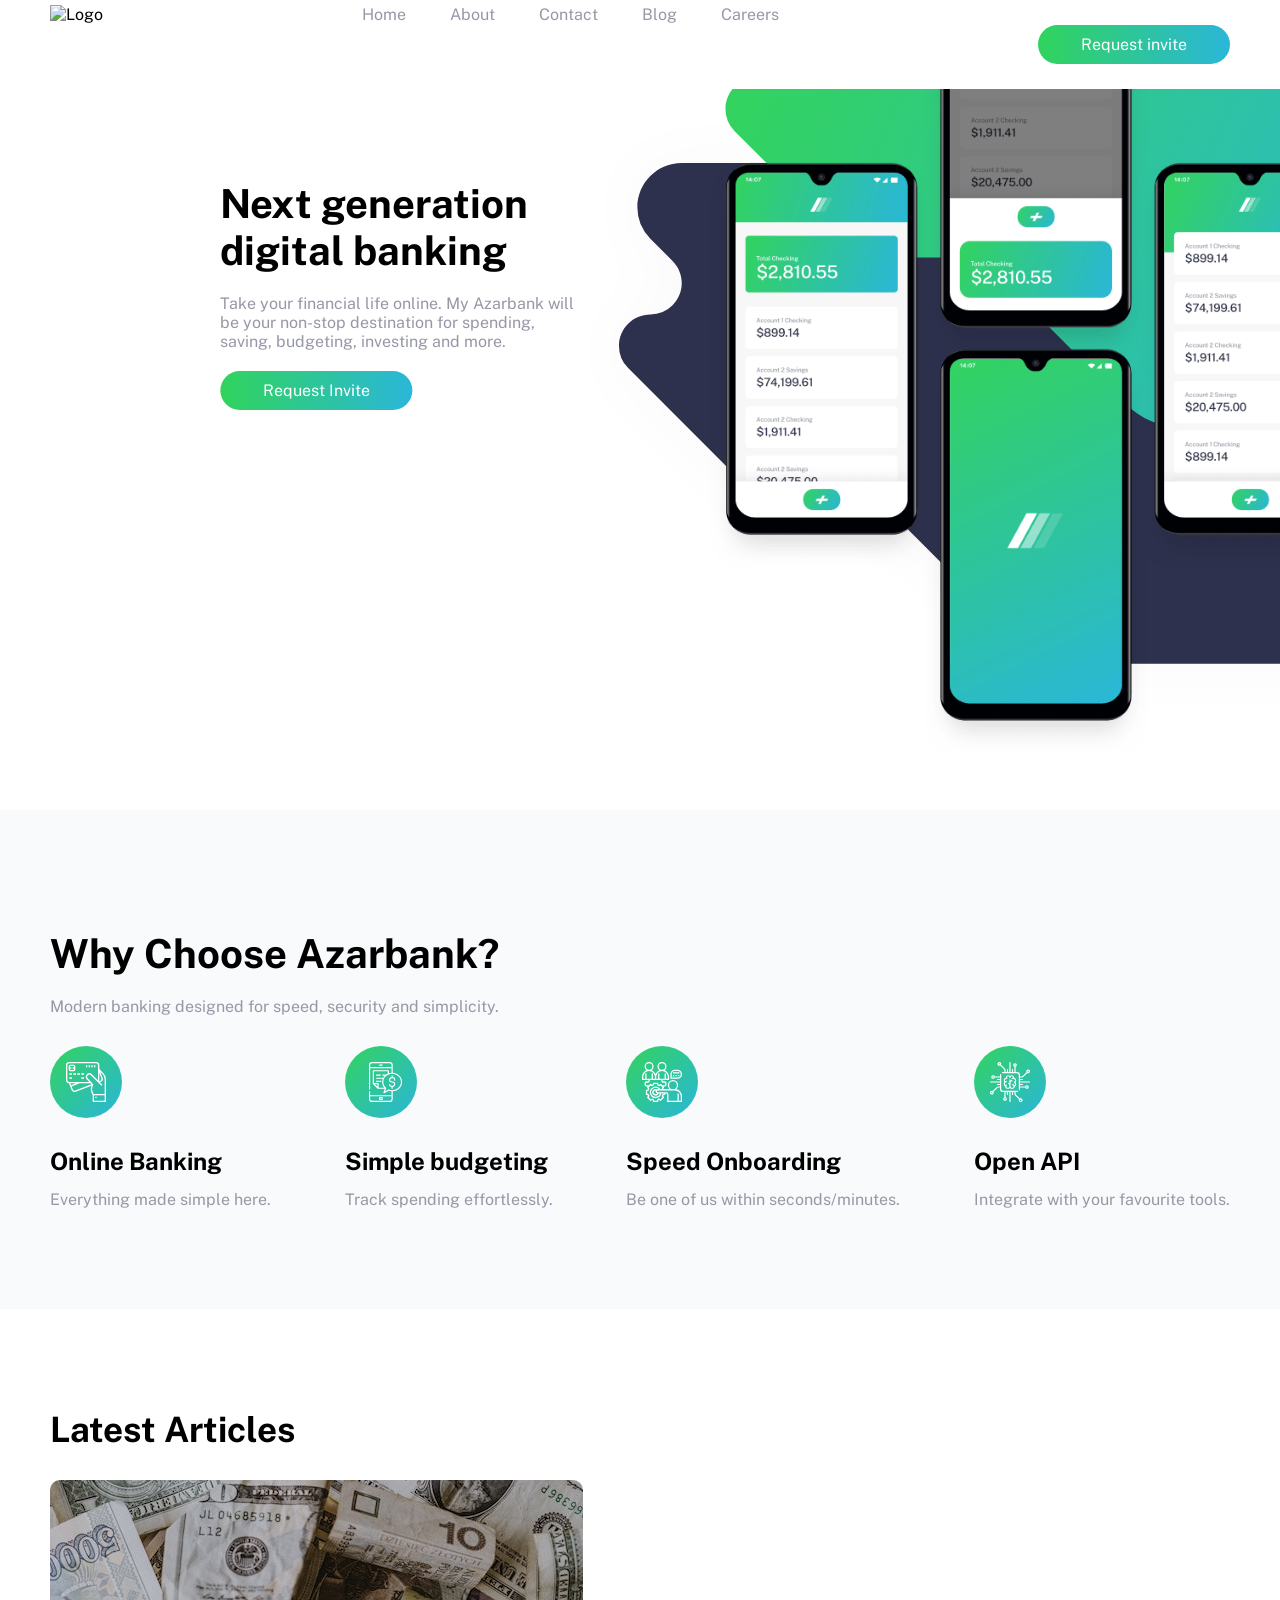
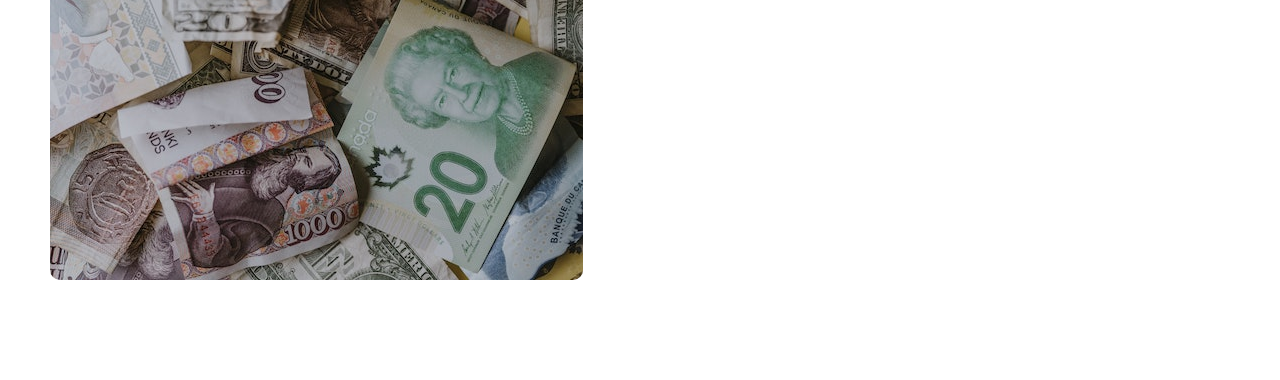
==== index.html @ 8cda1478 "Update index.html" ====
<!DOCTYPE html> 
<head>
    <title>Azar Bank | My Banking</title>
    <meta name="viewport" content="width-device-width, initial-scale=1.0">
    <meta charset="UTF-8">
    <link rel="stylesheet" href="./style.css">
</head>

<body>
    <header>
        <div class="logo">
            <img src=".images/logo.svg" alt="Logo">
        </div>

        <ul class="navigation">
            <li><a href="#">Home</a></li>
            <li><a href="#">About</a></li>
            <li><a href="#">Contact</a></li>
            <li><a href="#">Blog</a></li>
            <li><a href="#">Careers</a></li>
        </ul>

        <button class="request_invite_btn">Request invite</button>
    </header>

    <main>
        <section class="details">
            <div class="brief_details">
                <h1>Next generation digital banking</h1>

                <p>
                    Take your financial life online. My Azarbank will be your non-stop 
                    destination for spending, saving, budgeting, investing and more.
                </p>

                <button class="request_invite_btn">
                    Request Invite
                </button>


            </div>

            <div class="mockup">
                <img src="./images/image-mockups.png" alt="" class="mockup-img">
            </div>
        </section>

        <section class="reason">
            <div class="benefit">
                <h1>Why Choose Azarbank?</h1>
                <p>
                    Modern banking designed for speed, 
                    security and simplicity.
                </p>
            </div>

            <div class="why_list">
                <div>
                    <img src="./images/icon-online.svg" alt="">
                    <h2>Online Banking</h2>
                    <p>Everything made simple here.</p>
                </div>

                <div>
                    <img src="./images/icon-budgeting.svg" alt="">
                    <h2>Simple budgeting</h2>
                    <p>Track spending effortlessly.</p>
                </div>

                <div>
                    <img src="./images/icon-onboarding.svg">
                    <h2>Speed Onboarding</h2>
                    <p>Be one of us within seconds/minutes.</p>
                </div>

                <div>
                    <img src="./images/icon-api.svg">
                    <h2>Open API</h2>
                    <p>Integrate with your favourite tools.</p>
                </div>
            </div>
        </section>

        <section class="latest-articles">
            <h1>Latest Articles</h1>
            <div class="articles">
                <img src="./images/image-currency.jpg" class="article_card">
            </div>
        </section>
    </main>
</body>
---- style.css ----
@import url('https://fonts.googleapis.com/css2?family=Public+Sans:wght@300;400;700&display=swap');

* {
    padding: 0;
    margin: 0;
    box-sizing: border-box;
}

:root {
    --darkBlue: hsl(233, 26%, 24%);
    --limeGreen: hsl(136, 65%, 51%);
    --brightCyan: hsl(192, 70%, 51%);
    --grayishBlue: hsl(233, 8%, 62%);
    --lightGrayishBlue: hsl(220, 16%, 98%);
    --veryLightGray: hsl(0, 0%, 100%);
    --white: hsl(0, 0%, 100%);
}

body {
    position: relative;
    overflow-x: hidden;
    width: 100%;
    font-family: 'Public Sans', sans-serif;
}

a {
    text-decoration: none;
}

header {
    background-color: var(--white);
    padding: 5px 50px;
    display: flex;
    justify-content: space-between;
    position: absolute;
    z-index: 2;
    width: 100%;
}

.navigation li {
    display: inline-block;
}

.navigation li a {
    position: relative;
    margin: 20px;
    color: var(--grayishBlue);
}

.navigation li a::after {
    content: '';
    position: absolute;
    left: 50%;
    transform: translate(-50%);
    bottom: -35%;
    width: 0;
    height: 4px;
    background: var(--grayishBlue);
    transition: all .5s;
}

.navigation li a:hover::after {
    width: 100%;
}

.dropdown-toggle {
    display: none;
    outline: none;
    border: none;
    background: none;
    cursor: pointer;
}
 
span, p{
    color: var(--grayishBlue);
}

.details {
    background-color: var(--veryLightGray);
    display: grid;
    grid-template-columns: 40% 60%;
    height: 90vh;
    justify-items: center;
    align-items: center;
    position: relative;
    overflow-x: hidden;
}

.brief_details {
    display: flex;
    flex-direction: column;
    width: 70%;
    transform: translate(40%, -40%);
}

.request_invite_btn {
    display: grid;
    border: none;
    outline: none;
    all: unset;
    width: 7em;
    background: linear-gradient(to right, hsl(136, 65%, 51%), hsl(192, 70%, 51%));
    color: var(--white);
    margin: 20px 0;
    padding: 10px 40px;
    text-align: center;
    border-radius: 40px;
    cursor: pointer;
}

.brief_details h1 {
    font-size: 40px;
    margin-bottom: 20px;
}

.mockup {
    background: url(./images/bg-intro-desktop.svg);
    background-repeat: no-repeat;
    background-size: cover;
    background-position-x: 50px;
    background-position-y: -80px;
    display: flex;
    justify-content: center;
    align-items: center;
}

.mockup-img {
    width: 85%;
    transform: translate(140px,-50px);
}

.reason {
    background-color: var(--lightGrayishBlue);
    padding: 100px 50px;
}

.benefit {
    position: relative;
    padding-bottom: 20px;
    width: 45vw;
}

.benefit h1{
    font-size: 40px;
    margin: 20px 0;
}

.benefit p {
    color: var(--grayishBlue);
}

.reason .why_list {
    display: flex;
    justify-content: space-between;
    gap: 1.5em;
}

.why_list > div img {
    padding: 10px 0;
}

.why_list > div h2 {
    padding: 15px 0;
}

.latest-articles {
    padding: 100px 50px;
    background: var(--veryLightGray);
}

.latest-articles > h1 {
    font-size: 35px;
    margin-bottom: 30px;
}

.articles {
    display: flex;
    justify-content: space-between;
    gap: 1em;
}

.articles .article_card {
    background: var(--white);
    border-radius: 10px;
    overflow: hidden;
}

.article_thumbnail {
    width: 100%;
    height: 200px;
    padding-bottom: 15px;
}

.article_card .postedBy {
    margin: 0px 0;
}

.article_card .article-title {
    font-size: 20px;
    padding: 10px 0;
}

.card_body {
    padding: 20px;
}

footer {
    background-color: hsl(233, 26%, 24%);
    display: flex;
    justify-content: space-between;
    padding: 10px 50px;
}

.ft-one {
    list-style: none;
}

.social_link{
    display: flex;
    justify-content: space-evenly;
    flex-direction: column;
}

.social_link .logo-img {
    color: #fff;
    padding-bottom: column;
}

.social_link_list il {
    margin: 10px 0;
}

.ft-nav-1 li, .ft-nav-2 li{
    margin: 10px 0;
}

.ft-nav-1 li a, .ft-nav-2 li a{
    color: var(--lightGrayishBlue);
    font-size: 20px;
}

.ft-two {
    display: flex;
    align-items: flex-end;
    flex-direction: column;
}

.ft-two h4 {
    color: var(--grayishBlue);
}
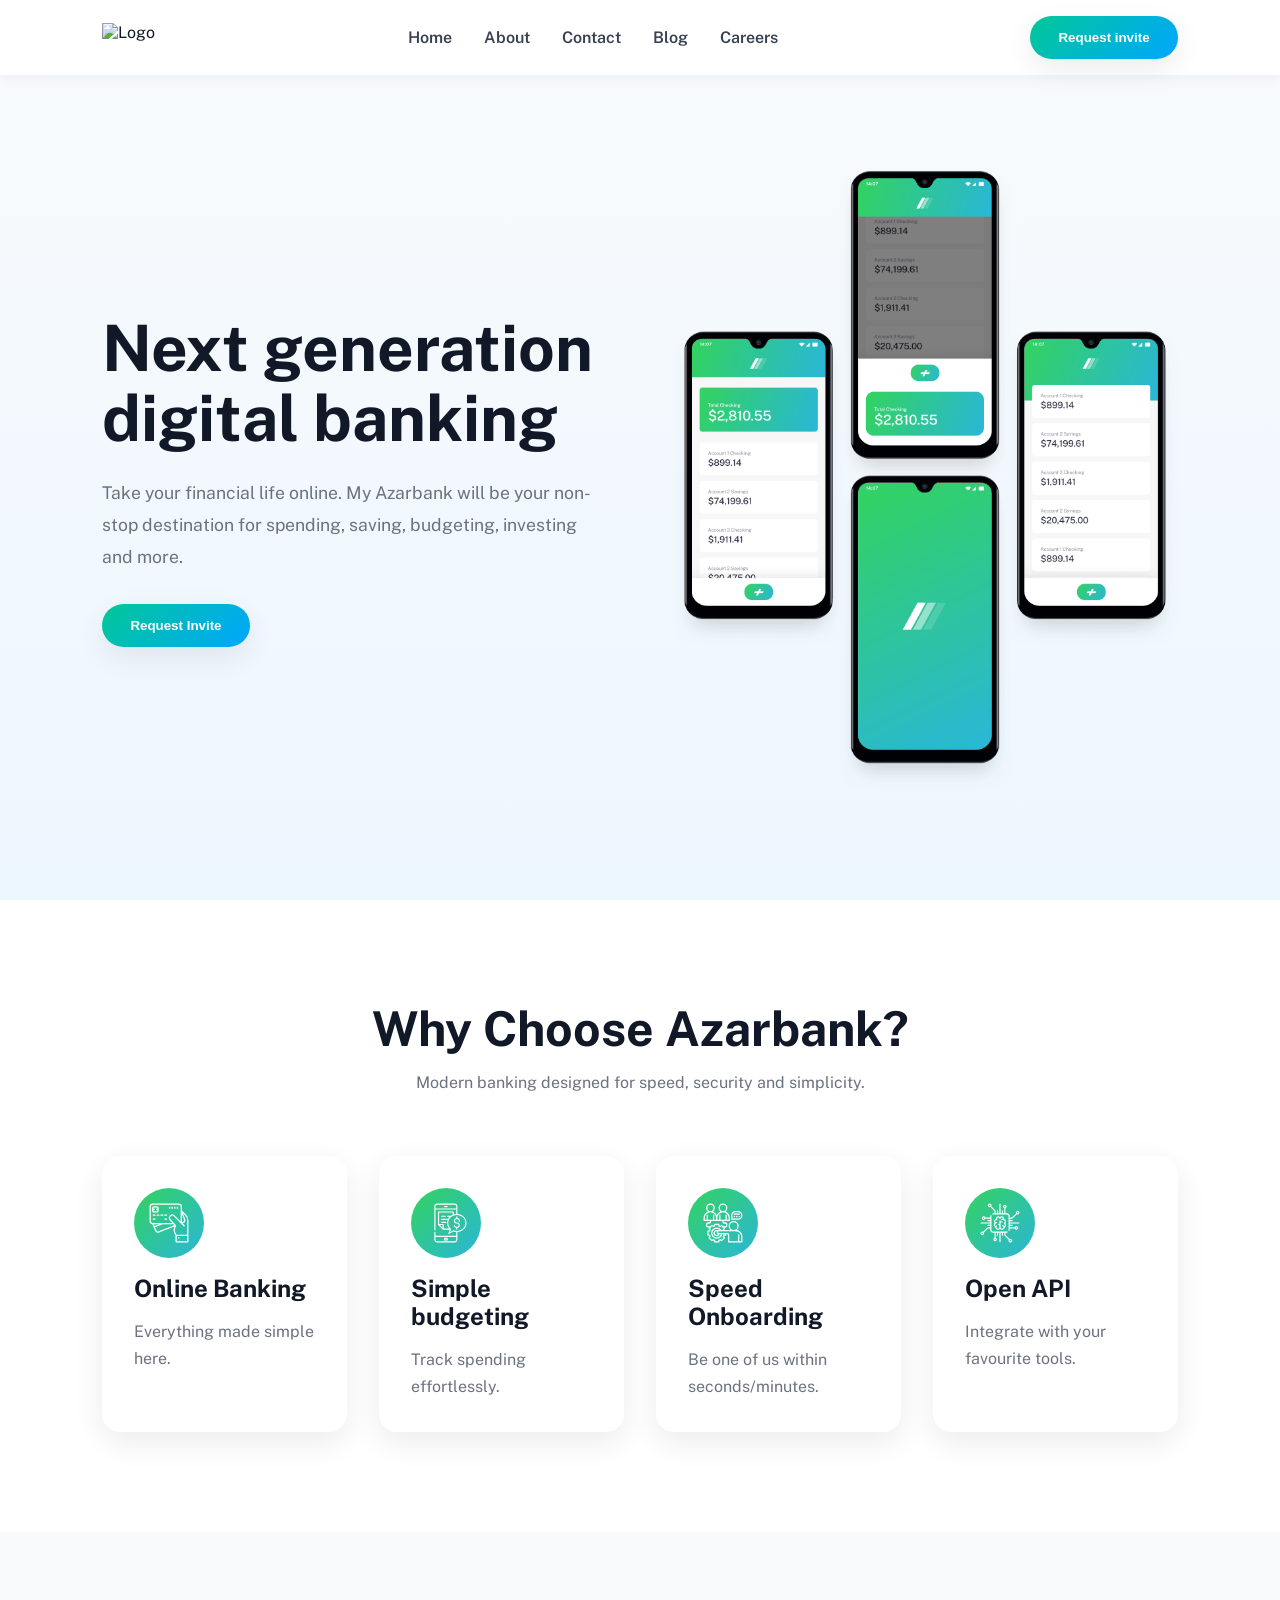
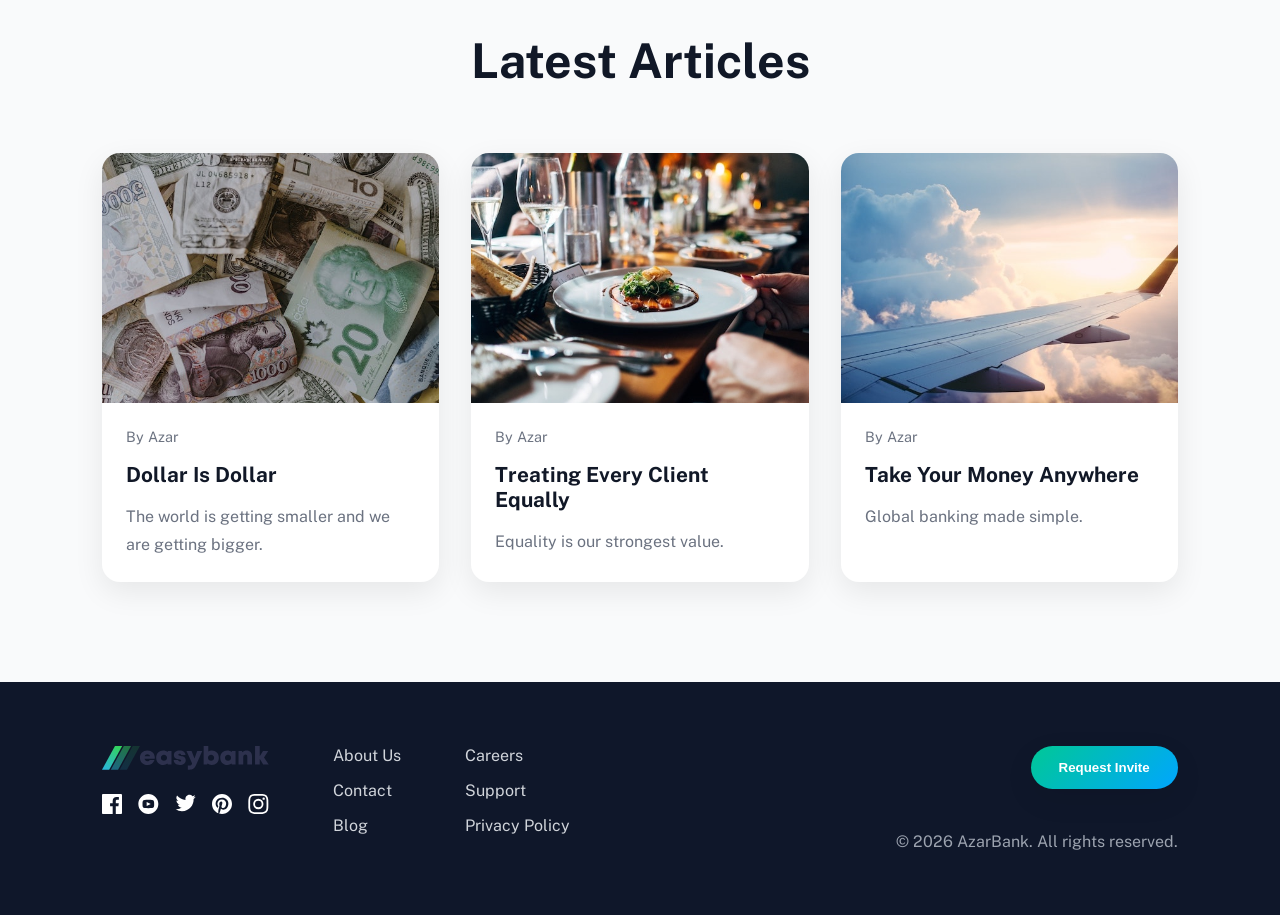
==== commit 6c7f2f4f: "as per request" ====
--- a/index.html
+++ b/index.html
@@ -79,13 +79,126 @@
                     <p>Integrate with your favourite tools.</p>
                 </div>
             </div>
-        </section>
-
-        <section class="latest-articles">
-            <h1>Latest Articles</h1>
-            <div class="articles">
-                <img src="./images/image-currency.jpg" class="article_card">
-            </div>
-        </section>
-    </main>
+</section>
+
+<section class="latest-articles">
+
+    <h1>Latest Articles</h1>
+
+    <div class="articles">
+
+        <div class="article_card">
+            <img
+                src="./images/image-currency.jpg"
+                class="article-thumbnail"
+            >
+
+            <div class="card_body">
+                <span>By Azar</span>
+
+                <h3 class="article-title">
+                    Dollar Is Dollar
+                </h3>
+
+                <p>
+                    The world is getting smaller and
+                    we are getting bigger.
+                </p>
+            </div>
+        </div>
+
+        <div class="article_card">
+            <img
+                src="./images/image-restaurant.jpg"
+                class="article-thumbnail"
+            >
+
+            <div class="card_body">
+                <span>By Azar</span>
+
+                <h3 class="article-title">
+                    Treating Every Client Equally
+                </h3>
+
+                <p>
+                    Equality is our strongest value.
+                </p>
+            </div>
+        </div>
+
+        <div class="article_card">
+            <img
+                src="./images/image-plane.jpg"
+                class="article-thumbnail"
+            >
+
+            <div class="card_body">
+                <span>By Azar</span>
+
+                <h3 class="article-title">
+                    Take Your Money Anywhere
+                </h3>
+
+                <p>
+                    Global banking made simple.
+                </p>
+            </div>
+        </div>
+
+    </div>
+
+</section>
+
+</main>
+
+<footer>
+
+    <div class="ft-one">
+
+        <div class="social_link">
+
+            <img src="./images/logo.svg">
+
+            <ul class="social_link_list">
+
+                <li><a href="#"><img src="./images/icon-facebook.svg"></a></li>
+
+                <li><a href="#"><img src="./images/icon-youtube.svg"></a></li>
+
+                <li><a href="#"><img src="./images/icon-twitter.svg"></a></li>
+
+                <li><a href="#"><img src="./images/icon-pinterest.svg"></a></li>
+
+                <li><a href="#"><img src="./images/icon-instagram.svg"></a></li>
+
+            </ul>
+
+        </div>
+
+        <ul class="ft-nav-1">
+            <li><a href="#">About Us</a></li>
+            <li><a href="#">Contact</a></li>
+            <li><a href="#">Blog</a></li>
+        </ul>
+
+        <ul class="ft-nav-2">
+            <li><a href="#">Careers</a></li>
+            <li><a href="#">Support</a></li>
+            <li><a href="#">Privacy Policy</a></li>
+        </ul>
+
+    </div>
+
+    <div class="ft-two">
+
+        <button class="request_invite_btn">
+            Request Invite
+        </button>
+
+        <h4>© 2026 AzarBank. All rights reserved.</h4>
+
+    </div>
+
+</footer>
+
 </body>
--- a/style.css
+++ b/style.css
@@ -1,250 +1,429 @@
-@import url('https://fonts.googleapis.com/css2?family=Public+Sans:wght@300;400;700&display=swap');
-
-* {
-    padding: 0;
-    margin: 0;
-    box-sizing: border-box;
-}
-
-:root {
-    --darkBlue: hsl(233, 26%, 24%);
-    --limeGreen: hsl(136, 65%, 51%);
-    --brightCyan: hsl(192, 70%, 51%);
-    --grayishBlue: hsl(233, 8%, 62%);
-    --lightGrayishBlue: hsl(220, 16%, 98%);
-    --veryLightGray: hsl(0, 0%, 100%);
-    --white: hsl(0, 0%, 100%);
-}
-
-body {
-    position: relative;
-    overflow-x: hidden;
-    width: 100%;
-    font-family: 'Public Sans', sans-serif;
-}
-
-a {
-    text-decoration: none;
-}
-
-header {
-    background-color: var(--white);
-    padding: 5px 50px;
-    display: flex;
-    justify-content: space-between;
-    position: absolute;
-    z-index: 2;
-    width: 100%;
-}
-
-.navigation li {
-    display: inline-block;
-}
-
-.navigation li a {
-    position: relative;
-    margin: 20px;
-    color: var(--grayishBlue);
-}
-
-.navigation li a::after {
-    content: '';
-    position: absolute;
-    left: 50%;
-    transform: translate(-50%);
-    bottom: -35%;
-    width: 0;
-    height: 4px;
-    background: var(--grayishBlue);
-    transition: all .5s;
-}
-
-.navigation li a:hover::after {
-    width: 100%;
-}
-
-.dropdown-toggle {
-    display: none;
-    outline: none;
-    border: none;
-    background: none;
-    cursor: pointer;
-}
- 
-span, p{
-    color: var(--grayishBlue);
-}
-
-.details {
-    background-color: var(--veryLightGray);
-    display: grid;
-    grid-template-columns: 40% 60%;
-    height: 90vh;
-    justify-items: center;
-    align-items: center;
-    position: relative;
-    overflow-x: hidden;
-}
-
-.brief_details {
-    display: flex;
-    flex-direction: column;
-    width: 70%;
-    transform: translate(40%, -40%);
-}
-
-.request_invite_btn {
-    display: grid;
-    border: none;
-    outline: none;
-    all: unset;
-    width: 7em;
-    background: linear-gradient(to right, hsl(136, 65%, 51%), hsl(192, 70%, 51%));
-    color: var(--white);
-    margin: 20px 0;
-    padding: 10px 40px;
-    text-align: center;
-    border-radius: 40px;
-    cursor: pointer;
-}
-
-.brief_details h1 {
-    font-size: 40px;
-    margin-bottom: 20px;
-}
-
-.mockup {
-    background: url(./images/bg-intro-desktop.svg);
-    background-repeat: no-repeat;
-    background-size: cover;
-    background-position-x: 50px;
-    background-position-y: -80px;
-    display: flex;
-    justify-content: center;
-    align-items: center;
-}
-
-.mockup-img {
-    width: 85%;
-    transform: translate(140px,-50px);
-}
-
-.reason {
-    background-color: var(--lightGrayishBlue);
-    padding: 100px 50px;
-}
-
-.benefit {
-    position: relative;
-    padding-bottom: 20px;
-    width: 45vw;
+@import url('https://fonts.googleapis.com/css2?family=Public+Sans:wght@300;400;500;600;700;800&display=swap');
+
+*{
+    margin:0;
+    padding:0;
+    box-sizing:border-box;
+}
+
+:root{
+    --primary:#00c896;
+    --secondary:#00a6ff;
+    --dark:#111827;
+    --dark-light:#374151;
+    --gray:#6b7280;
+    --light:#f8fafc;
+    --white:#ffffff;
+
+    --gradient:linear-gradient(
+        135deg,
+        var(--primary),
+        var(--secondary)
+    );
+
+    --shadow:0 10px 30px rgba(0,0,0,.08);
+    --radius:18px;
+}
+
+html{
+    scroll-behavior:smooth;
+}
+
+body{
+    font-family:'Public Sans',sans-serif;
+    background:var(--light);
+    color:var(--dark);
+    overflow-x:hidden;
+}
+
+img{
+    max-width:100%;
+    display:block;
+}
+
+a{
+    text-decoration:none;
+}
+
+/* =====================
+   HEADER
+===================== */
+
+header{
+    position:fixed;
+    top:0;
+    left:0;
+    width:100%;
+    padding:1rem 8%;
+    background:rgba(255,255,255,.9);
+    backdrop-filter:blur(15px);
+    display:flex;
+    justify-content:space-between;
+    align-items:center;
+    z-index:1000;
+    box-shadow:0 2px 15px rgba(0,0,0,.05);
+}
+
+.logo img{
+    height:30px;
+}
+
+.navigation{
+    display:flex;
+    list-style:none;
+    gap:2rem;
+}
+
+.navigation a{
+    color:var(--dark-light);
+    font-weight:600;
+    position:relative;
+    transition:.3s;
+}
+
+.navigation a::after{
+    content:'';
+    position:absolute;
+    width:0;
+    height:3px;
+    left:50%;
+    bottom:-8px;
+    transform:translateX(-50%);
+    background:var(--gradient);
+    transition:.3s;
+}
+
+.navigation a:hover{
+    color:var(--primary);
+}
+
+.navigation a:hover::after{
+    width:100%;
+}
+
+/* =====================
+   BUTTON
+===================== */
+
+.request_invite_btn{
+    border:none;
+    cursor:pointer;
+    padding:14px 28px;
+    border-radius:50px;
+    background:var(--gradient);
+    color:white;
+    font-weight:700;
+    transition:.3s;
+    box-shadow:var(--shadow);
+}
+
+.request_invite_btn:hover{
+    transform:translateY(-4px);
+}
+
+/* =====================
+   HERO
+===================== */
+
+.details{
+    min-height:100vh;
+    display:grid;
+    grid-template-columns:1fr 1fr;
+    align-items:center;
+    gap:4rem;
+    padding:120px 8% 60px;
+    background:
+    linear-gradient(
+        180deg,
+        #f8fafc,
+        #edf7ff
+    );
+}
+
+.brief_details h1{
+    font-size:4rem;
+    line-height:1.1;
+    margin-bottom:1.5rem;
+}
+
+.brief_details p{
+    color:var(--gray);
+    font-size:1.1rem;
+    line-height:1.8;
+    margin-bottom:2rem;
+    max-width:500px;
+}
+
+.mockup{
+    display:flex;
+    justify-content:center;
+}
+
+.mockup-img{
+    width:100%;
+    max-width:700px;
+    animation:float 5s ease-in-out infinite;
+}
+
+@keyframes float{
+    50%{
+        transform:translateY(-20px);
+    }
+}
+
+/* =====================
+   FEATURES
+===================== */
+
+.reason{
+    padding:100px 8%;
+    background:white;
+}
+
+.benefit{
+    text-align:center;
+    margin-bottom:4rem;
 }
 
 .benefit h1{
-    font-size: 40px;
-    margin: 20px 0;
-}
-
-.benefit p {
-    color: var(--grayishBlue);
-}
-
-.reason .why_list {
-    display: flex;
-    justify-content: space-between;
-    gap: 1.5em;
-}
-
-.why_list > div img {
-    padding: 10px 0;
-}
-
-.why_list > div h2 {
-    padding: 15px 0;
-}
-
-.latest-articles {
-    padding: 100px 50px;
-    background: var(--veryLightGray);
-}
-
-.latest-articles > h1 {
-    font-size: 35px;
-    margin-bottom: 30px;
-}
-
-.articles {
-    display: flex;
-    justify-content: space-between;
-    gap: 1em;
-}
-
-.articles .article_card {
-    background: var(--white);
-    border-radius: 10px;
-    overflow: hidden;
-}
-
-.article_thumbnail {
-    width: 100%;
-    height: 200px;
-    padding-bottom: 15px;
-}
-
-.article_card .postedBy {
-    margin: 0px 0;
-}
-
-.article_card .article-title {
-    font-size: 20px;
-    padding: 10px 0;
-}
-
-.card_body {
-    padding: 20px;
-}
-
-footer {
-    background-color: hsl(233, 26%, 24%);
-    display: flex;
-    justify-content: space-between;
-    padding: 10px 50px;
-}
-
-.ft-one {
-    list-style: none;
+    font-size:3rem;
+    margin-bottom:1rem;
+}
+
+.benefit p{
+    color:var(--gray);
+    max-width:700px;
+    margin:auto;
+}
+
+.why_list{
+    display:grid;
+    grid-template-columns:repeat(4,1fr);
+    gap:2rem;
+}
+
+.why_list div{
+    background:white;
+    padding:2rem;
+    border-radius:var(--radius);
+    box-shadow:var(--shadow);
+    transition:.3s;
+}
+
+.why_list div:hover{
+    transform:translateY(-10px);
+}
+
+.why_list img{
+    width:70px;
+    margin-bottom:1rem;
+}
+
+.why_list h2{
+    margin-bottom:1rem;
+}
+
+.why_list p{
+    color:var(--gray);
+    line-height:1.7;
+}
+
+/* =====================
+   ARTICLES
+===================== */
+
+.latest-articles{
+    padding:100px 8%;
+    background:#f9fafb;
+}
+
+.latest-articles h1{
+    text-align:center;
+    margin-bottom:4rem;
+    font-size:3rem;
+}
+
+.articles{
+    display:grid;
+    grid-template-columns:repeat(3,1fr);
+    gap:2rem;
+}
+
+.article_card{
+    background:white;
+    border-radius:var(--radius);
+    overflow:hidden;
+    box-shadow:var(--shadow);
+    transition:.3s;
+}
+
+.article_card:hover{
+    transform:translateY(-10px);
+}
+
+.article-thumbnail{
+    width:100%;
+    height:250px;
+    object-fit:cover;
+}
+
+.card_body{
+    padding:1.5rem;
+}
+
+.card_body span{
+    color:var(--gray);
+    font-size:.9rem;
+}
+
+.article-title{
+    margin:1rem 0;
+    font-size:1.3rem;
+}
+
+.card_body p{
+    color:var(--gray);
+    line-height:1.7;
+}
+
+/* =====================
+   FOOTER
+===================== */
+
+footer{
+    background:#0f172a;
+    color:white;
+    padding:4rem 8%;
+    display:flex;
+    justify-content:space-between;
+    gap:3rem;
+    flex-wrap:wrap;
+}
+
+.ft-one{
+    display:flex;
+    gap:4rem;
 }
 
 .social_link{
-    display: flex;
-    justify-content: space-evenly;
-    flex-direction: column;
-}
-
-.social_link .logo-img {
-    color: #fff;
-    padding-bottom: column;
-}
-
-.social_link_list il {
-    margin: 10px 0;
-}
-
-.ft-nav-1 li, .ft-nav-2 li{
-    margin: 10px 0;
-}
-
-.ft-nav-1 li a, .ft-nav-2 li a{
-    color: var(--lightGrayishBlue);
-    font-size: 20px;
-}
-
-.ft-two {
-    display: flex;
-    align-items: flex-end;
-    flex-direction: column;
-}
-
-.ft-two h4 {
-    color: var(--grayishBlue);
+    display:flex;
+    flex-direction:column;
+    gap:1.5rem;
+}
+
+.social_link_list{
+    display:flex;
+    gap:1rem;
+    list-style:none;
+}
+
+.social_link_list img{
+    transition:.3s;
+}
+
+.social_link_list img:hover{
+    transform:scale(1.15);
+}
+
+.ft-nav-1,
+.ft-nav-2{
+    list-style:none;
+}
+
+.ft-nav-1 li,
+.ft-nav-2 li{
+    margin-bottom:1rem;
+}
+
+.ft-nav-1 a,
+.ft-nav-2 a{
+    color:#d1d5db;
+    transition:.3s;
+}
+
+.ft-nav-1 a:hover,
+.ft-nav-2 a:hover{
+    color:var(--primary);
+}
+
+.ft-two{
+    display:flex;
+    flex-direction:column;
+    justify-content:space-between;
+    align-items:flex-end;
+}
+
+.ft-two h4{
+    color:#9ca3af;
+    font-weight:400;
+}
+
+/* =====================
+   SCROLLBAR
+===================== */
+
+::-webkit-scrollbar{
+    width:10px;
+}
+
+::-webkit-scrollbar-thumb{
+    background:var(--gradient);
+    border-radius:10px;
+}
+
+/* =====================
+   MOBILE
+===================== */
+
+@media(max-width:992px){
+
+    .details{
+        grid-template-columns:1fr;
+        text-align:center;
+    }
+
+    .brief_details p{
+        margin:auto auto 2rem;
+    }
+
+    .why_list{
+        grid-template-columns:repeat(2,1fr);
+    }
+
+    .articles{
+        grid-template-columns:1fr;
+    }
+
+    .ft-one{
+        flex-direction:column;
+        gap:2rem;
+    }
+
+    .ft-two{
+        align-items:flex-start;
+    }
+}
+
+@media(max-width:768px){
+
+    header{
+        padding:1rem 5%;
+    }
+
+    .navigation{
+        display:none;
+    }
+
+    .brief_details h1{
+        font-size:2.5rem;
+    }
+
+    .benefit h1,
+    .latest-articles h1{
+        font-size:2rem;
+    }
+
+    .why_list{
+        grid-template-columns:1fr;
+    }
 }
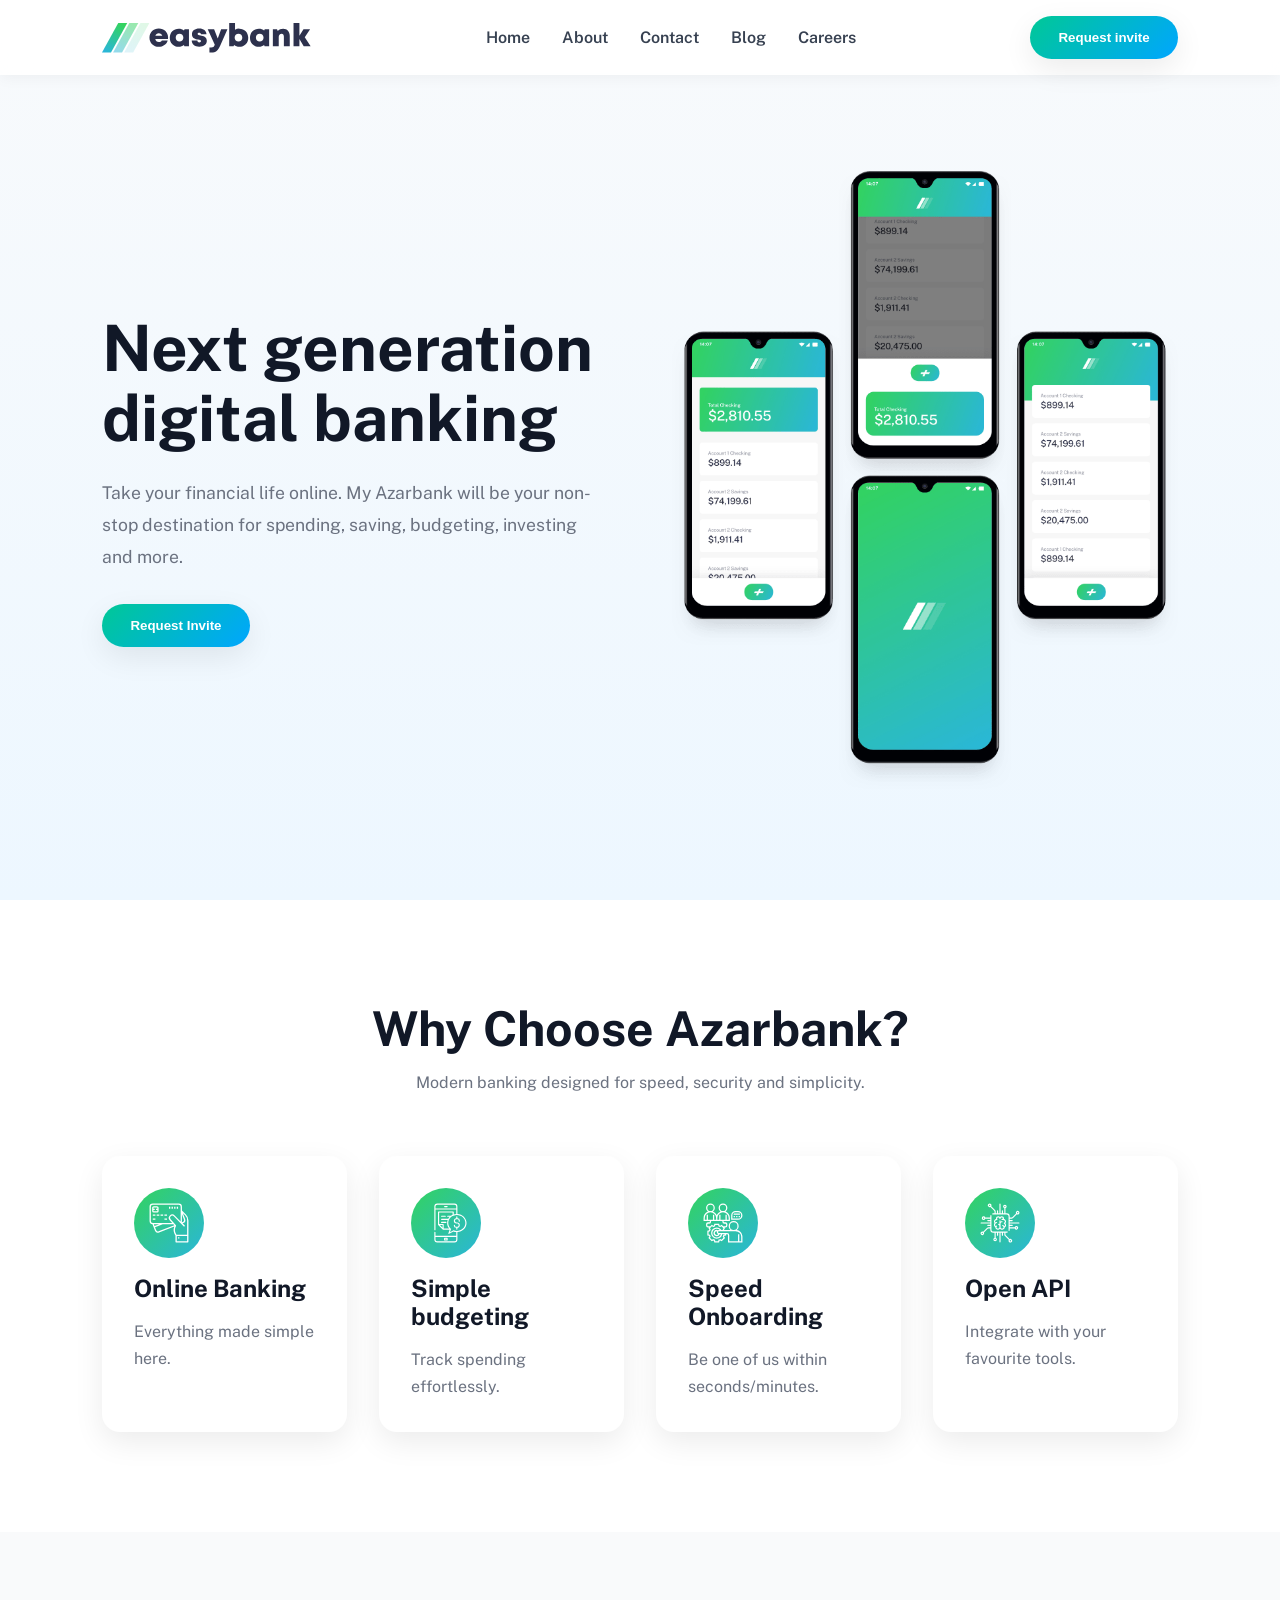
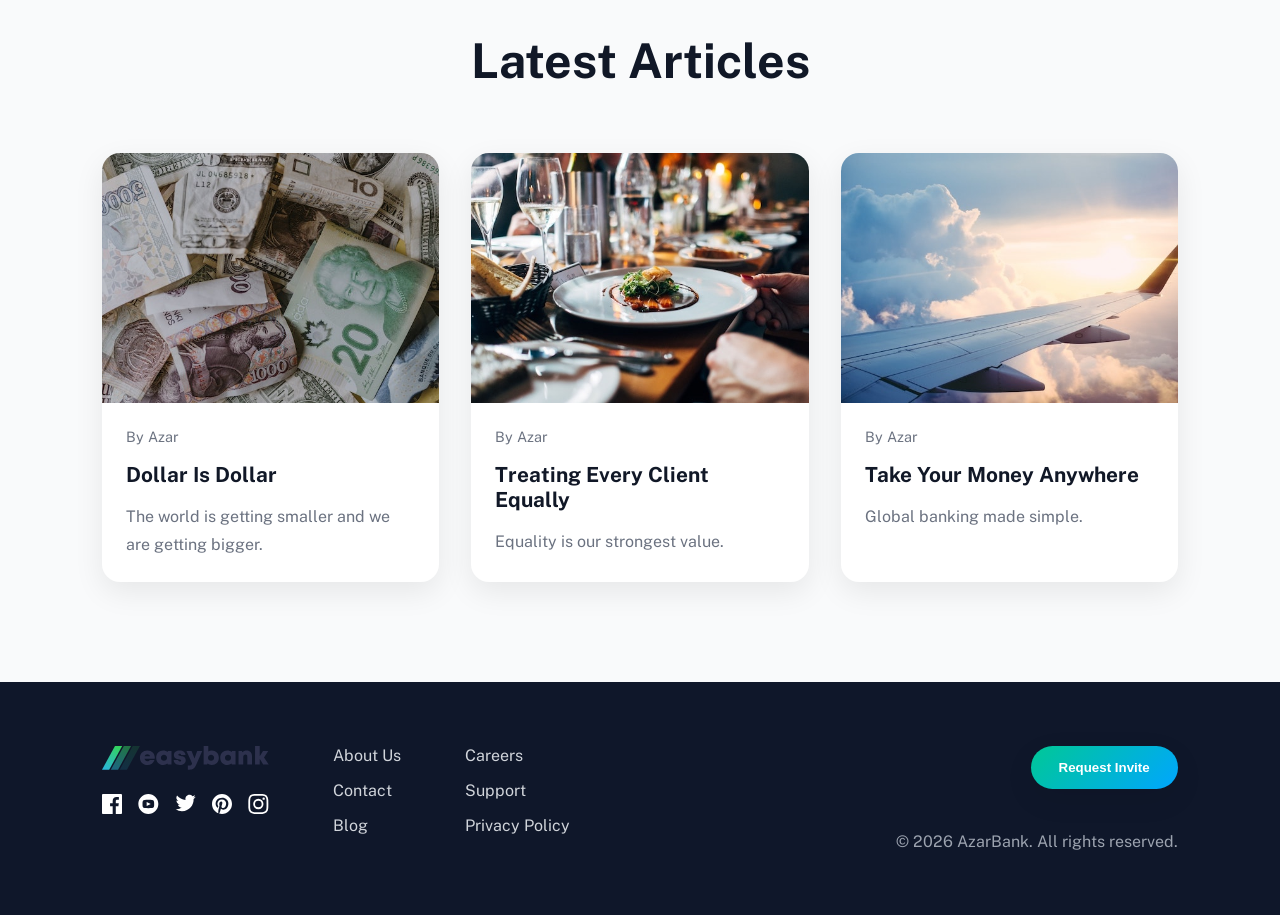
==== commit 439606f3: "modified Readme and fixed location issue" ====
--- a/index.html
+++ b/index.html
@@ -9,7 +9,7 @@
 <body>
     <header>
         <div class="logo">
-            <img src=".images/logo.svg" alt="Logo">
+            <img src="./images/logo.svg" alt="Logo">
         </div>
 
         <ul class="navigation">
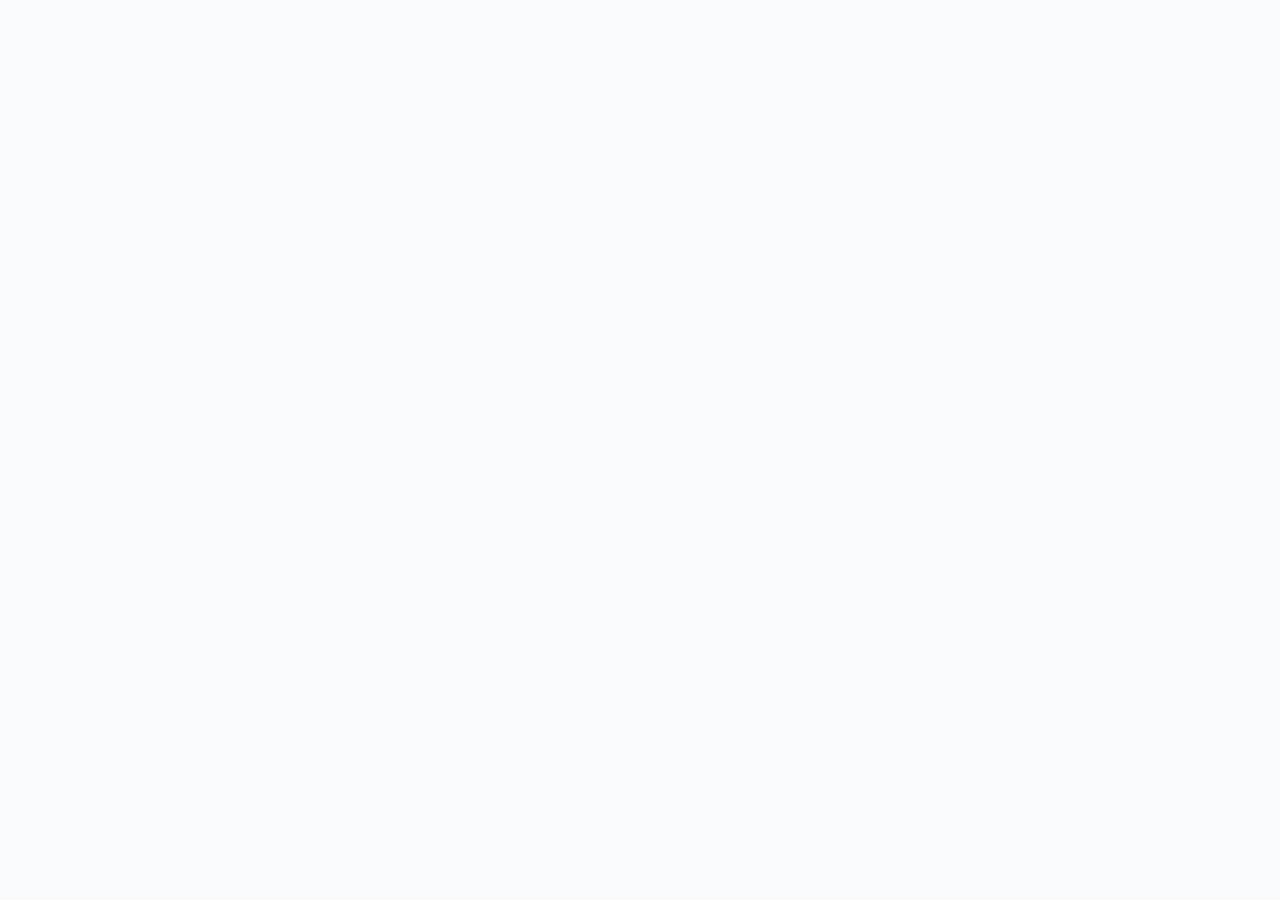
==== commit d73fc142: "Update index.html" ====
--- a/index.html
+++ b/index.html
@@ -1,204 +1,12 @@
-<!DOCTYPE html> 
-<head>
-    <title>Azar Bank | My Banking</title>
-    <meta name="viewport" content="width-device-width, initial-scale=1.0">
-    <meta charset="UTF-8">
-    <link rel="stylesheet" href="./style.css">
-</head>
-
-<body>
-    <header>
-        <div class="logo">
-            <img src="./images/logo.svg" alt="Logo">
-        </div>
-
-        <ul class="navigation">
-            <li><a href="#">Home</a></li>
-            <li><a href="#">About</a></li>
-            <li><a href="#">Contact</a></li>
-            <li><a href="#">Blog</a></li>
-            <li><a href="#">Careers</a></li>
-        </ul>
-
-        <button class="request_invite_btn">Request invite</button>
-    </header>
-
-    <main>
-        <section class="details">
-            <div class="brief_details">
-                <h1>Next generation digital banking</h1>
-
-                <p>
-                    Take your financial life online. My Azarbank will be your non-stop 
-                    destination for spending, saving, budgeting, investing and more.
-                </p>
-
-                <button class="request_invite_btn">
-                    Request Invite
-                </button>
-
-
-            </div>
-
-            <div class="mockup">
-                <img src="./images/image-mockups.png" alt="" class="mockup-img">
-            </div>
-        </section>
-
-        <section class="reason">
-            <div class="benefit">
-                <h1>Why Choose Azarbank?</h1>
-                <p>
-                    Modern banking designed for speed, 
-                    security and simplicity.
-                </p>
-            </div>
-
-            <div class="why_list">
-                <div>
-                    <img src="./images/icon-online.svg" alt="">
-                    <h2>Online Banking</h2>
-                    <p>Everything made simple here.</p>
-                </div>
-
-                <div>
-                    <img src="./images/icon-budgeting.svg" alt="">
-                    <h2>Simple budgeting</h2>
-                    <p>Track spending effortlessly.</p>
-                </div>
-
-                <div>
-                    <img src="./images/icon-onboarding.svg">
-                    <h2>Speed Onboarding</h2>
-                    <p>Be one of us within seconds/minutes.</p>
-                </div>
-
-                <div>
-                    <img src="./images/icon-api.svg">
-                    <h2>Open API</h2>
-                    <p>Integrate with your favourite tools.</p>
-                </div>
-            </div>
-</section>
-
-<section class="latest-articles">
-
-    <h1>Latest Articles</h1>
-
-    <div class="articles">
-
-        <div class="article_card">
-            <img
-                src="./images/image-currency.jpg"
-                class="article-thumbnail"
-            >
-
-            <div class="card_body">
-                <span>By Azar</span>
-
-                <h3 class="article-title">
-                    Dollar Is Dollar
-                </h3>
-
-                <p>
-                    The world is getting smaller and
-                    we are getting bigger.
-                </p>
-            </div>
-        </div>
-
-        <div class="article_card">
-            <img
-                src="./images/image-restaurant.jpg"
-                class="article-thumbnail"
-            >
-
-            <div class="card_body">
-                <span>By Azar</span>
-
-                <h3 class="article-title">
-                    Treating Every Client Equally
-                </h3>
-
-                <p>
-                    Equality is our strongest value.
-                </p>
-            </div>
-        </div>
-
-        <div class="article_card">
-            <img
-                src="./images/image-plane.jpg"
-                class="article-thumbnail"
-            >
-
-            <div class="card_body">
-                <span>By Azar</span>
-
-                <h3 class="article-title">
-                    Take Your Money Anywhere
-                </h3>
-
-                <p>
-                    Global banking made simple.
-                </p>
-            </div>
-        </div>
-
-    </div>
-
-</section>
-
-</main>
-
-<footer>
-
-    <div class="ft-one">
-
-        <div class="social_link">
-
-            <img src="./images/logo.svg">
-
-            <ul class="social_link_list">
-
-                <li><a href="#"><img src="./images/icon-facebook.svg"></a></li>
-
-                <li><a href="#"><img src="./images/icon-youtube.svg"></a></li>
-
-                <li><a href="#"><img src="./images/icon-twitter.svg"></a></li>
-
-                <li><a href="#"><img src="./images/icon-pinterest.svg"></a></li>
-
-                <li><a href="#"><img src="./images/icon-instagram.svg"></a></li>
-
-            </ul>
-
-        </div>
-
-        <ul class="ft-nav-1">
-            <li><a href="#">About Us</a></li>
-            <li><a href="#">Contact</a></li>
-            <li><a href="#">Blog</a></li>
-        </ul>
-
-        <ul class="ft-nav-2">
-            <li><a href="#">Careers</a></li>
-            <li><a href="#">Support</a></li>
-            <li><a href="#">Privacy Policy</a></li>
-        </ul>
-
-    </div>
-
-    <div class="ft-two">
-
-        <button class="request_invite_btn">
-            Request Invite
-        </button>
-
-        <h4>© 2026 AzarBank. All rights reserved.</h4>
-
-    </div>
-
-</footer>
-
-</body>+<!DOCTYPE html>
+<html lang="en">
+    <head>
+        <meta name="viewport" content="width=device-width, initial-scale=1.0">
+        <meta charset="utf-8">
+        <title>My Bank</title>
+        <link rel="stylesheet" href="style.css">
+    </head>
+    <body>
+        
+    </body>
+</html>
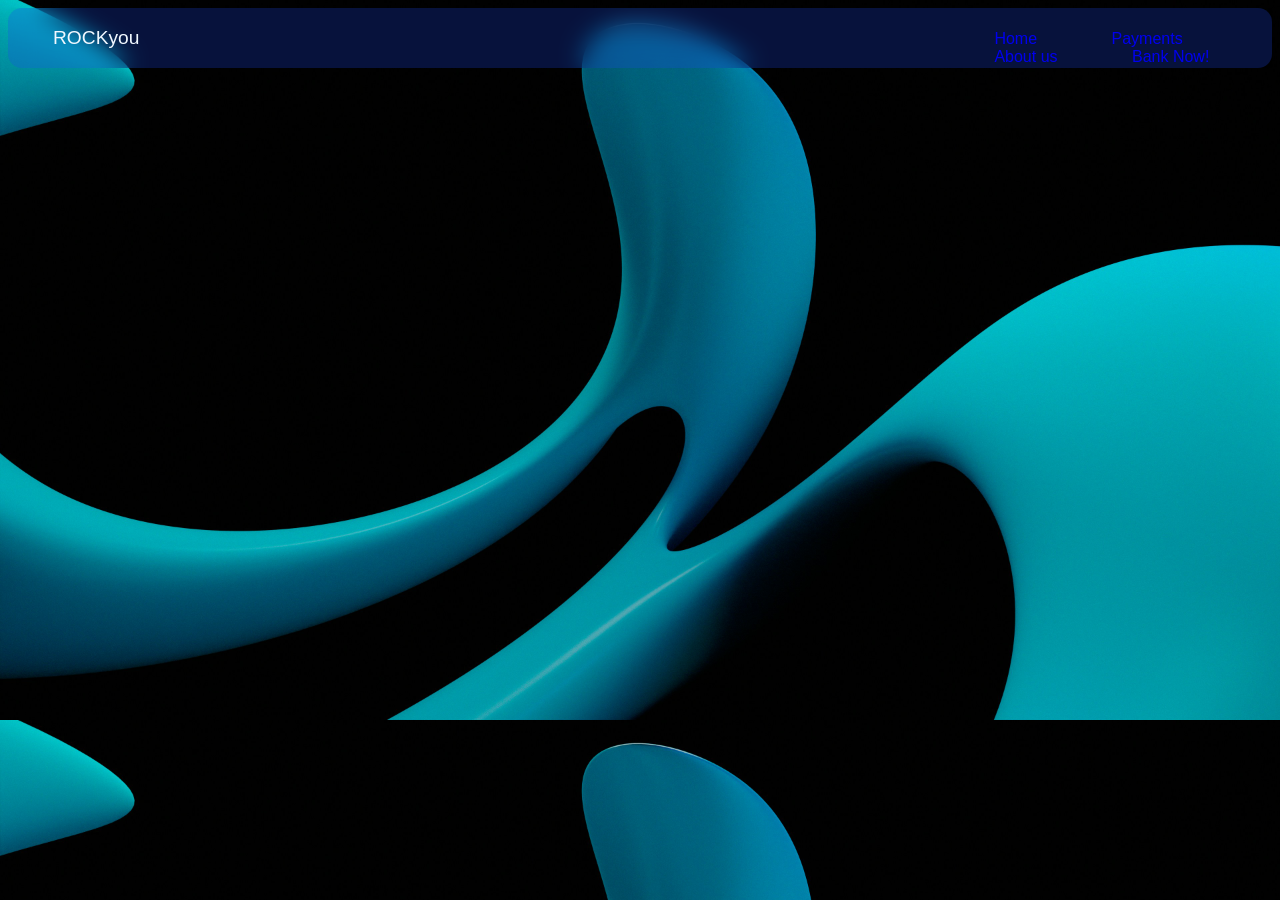
==== commit c524ac05: "hmm" ====
--- a/index.html
+++ b/index.html
@@ -1,12 +1,22 @@
 <!DOCTYPE html>
-<html lang="en">
+<html>
     <head>
-        <meta name="viewport" content="width=device-width, initial-scale=1.0">
-        <meta charset="utf-8">
-        <title>My Bank</title>
         <link rel="stylesheet" href="style.css">
+        <title>ROCKyou Bank</title>
     </head>
     <body>
-        
+        <header>
+            <div class="nav">
+                <div class="logo"><p>ROCKyou</p></div>
+                <div class="nav-items">
+                    
+                    <a href="#index.html">Home</a>
+                    <a href="#">Payments</a>
+                    <a href="#">About us</a>
+                    <a href="#">Bank Now!</a>
+                    
+                </div>
+            </div>
+        </header>
     </body>
 </html>
--- a/style.css
+++ b/style.css
@@ -1,429 +1,38 @@
-@import url('https://fonts.googleapis.com/css2?family=Public+Sans:wght@300;400;500;600;700;800&display=swap');
-
-*{
-    margin:0;
-    padding:0;
-    box-sizing:border-box;
+body{
+    font-family: Arial, Helvetica, sans-serif;
+    padding: 0;
+    background-image: url(/faded_gallery-OfdOEdGYiuk-unsplash.jpg);
+    background-size: cover;
+    backdrop-filter: blur(12px);
 }
 
-:root{
-    --primary:#00c896;
-    --secondary:#00a6ff;
-    --dark:#111827;
-    --dark-light:#374151;
-    --gray:#6b7280;
-    --light:#f8fafc;
-    --white:#ffffff;
-
-    --gradient:linear-gradient(
-        135deg,
-        var(--primary),
-        var(--secondary)
-    );
-
-    --shadow:0 10px 30px rgba(0,0,0,.08);
-    --radius:18px;
+.nav {
+    display: flex;
+    justify-content: space-around;
+    background-color: rgba(28, 74, 240, 0.25);
+    backdrop-filter: blur(23px);
+    border-radius: 14px;
+    padding-top: 22px;
 }
 
-html{
-    scroll-behavior:smooth;
+.logo {
+    margin-top: -22px;
+    color: aliceblue;
+    margin-right: 820px;
+    margin-left: 45px;
+    font-weight: 700px;
+    font: bold;
+    font-size: larger;
 }
 
-body{
-    font-family:'Public Sans',sans-serif;
-    background:var(--light);
-    color:var(--dark);
-    overflow-x:hidden;
+a {
+    text-decoration: none;
+    justify-content: space-between;
+    margin-top: 50px;
+    margin: 35px;
+    padding-top: 50px;
 }
 
-img{
-    max-width:100%;
-    display:block;
-}
-
-a{
-    text-decoration:none;
-}
-
-/* =====================
-   HEADER
-===================== */
-
-header{
-    position:fixed;
-    top:0;
-    left:0;
-    width:100%;
-    padding:1rem 8%;
-    background:rgba(255,255,255,.9);
-    backdrop-filter:blur(15px);
-    display:flex;
-    justify-content:space-between;
-    align-items:center;
-    z-index:1000;
-    box-shadow:0 2px 15px rgba(0,0,0,.05);
-}
-
-.logo img{
-    height:30px;
-}
-
-.navigation{
-    display:flex;
-    list-style:none;
-    gap:2rem;
-}
-
-.navigation a{
-    color:var(--dark-light);
-    font-weight:600;
-    position:relative;
-    transition:.3s;
-}
-
-.navigation a::after{
-    content:'';
-    position:absolute;
-    width:0;
-    height:3px;
-    left:50%;
-    bottom:-8px;
-    transform:translateX(-50%);
-    background:var(--gradient);
-    transition:.3s;
-}
-
-.navigation a:hover{
-    color:var(--primary);
-}
-
-.navigation a:hover::after{
-    width:100%;
-}
-
-/* =====================
-   BUTTON
-===================== */
-
-.request_invite_btn{
-    border:none;
-    cursor:pointer;
-    padding:14px 28px;
-    border-radius:50px;
-    background:var(--gradient);
-    color:white;
-    font-weight:700;
-    transition:.3s;
-    box-shadow:var(--shadow);
-}
-
-.request_invite_btn:hover{
-    transform:translateY(-4px);
-}
-
-/* =====================
-   HERO
-===================== */
-
-.details{
-    min-height:100vh;
-    display:grid;
-    grid-template-columns:1fr 1fr;
-    align-items:center;
-    gap:4rem;
-    padding:120px 8% 60px;
-    background:
-    linear-gradient(
-        180deg,
-        #f8fafc,
-        #edf7ff
-    );
-}
-
-.brief_details h1{
-    font-size:4rem;
-    line-height:1.1;
-    margin-bottom:1.5rem;
-}
-
-.brief_details p{
-    color:var(--gray);
-    font-size:1.1rem;
-    line-height:1.8;
-    margin-bottom:2rem;
-    max-width:500px;
-}
-
-.mockup{
-    display:flex;
-    justify-content:center;
-}
-
-.mockup-img{
-    width:100%;
-    max-width:700px;
-    animation:float 5s ease-in-out infinite;
-}
-
-@keyframes float{
-    50%{
-        transform:translateY(-20px);
-    }
-}
-
-/* =====================
-   FEATURES
-===================== */
-
-.reason{
-    padding:100px 8%;
-    background:white;
-}
-
-.benefit{
-    text-align:center;
-    margin-bottom:4rem;
-}
-
-.benefit h1{
-    font-size:3rem;
-    margin-bottom:1rem;
-}
-
-.benefit p{
-    color:var(--gray);
-    max-width:700px;
-    margin:auto;
-}
-
-.why_list{
-    display:grid;
-    grid-template-columns:repeat(4,1fr);
-    gap:2rem;
-}
-
-.why_list div{
-    background:white;
-    padding:2rem;
-    border-radius:var(--radius);
-    box-shadow:var(--shadow);
-    transition:.3s;
-}
-
-.why_list div:hover{
-    transform:translateY(-10px);
-}
-
-.why_list img{
-    width:70px;
-    margin-bottom:1rem;
-}
-
-.why_list h2{
-    margin-bottom:1rem;
-}
-
-.why_list p{
-    color:var(--gray);
-    line-height:1.7;
-}
-
-/* =====================
-   ARTICLES
-===================== */
-
-.latest-articles{
-    padding:100px 8%;
-    background:#f9fafb;
-}
-
-.latest-articles h1{
-    text-align:center;
-    margin-bottom:4rem;
-    font-size:3rem;
-}
-
-.articles{
-    display:grid;
-    grid-template-columns:repeat(3,1fr);
-    gap:2rem;
-}
-
-.article_card{
-    background:white;
-    border-radius:var(--radius);
-    overflow:hidden;
-    box-shadow:var(--shadow);
-    transition:.3s;
-}
-
-.article_card:hover{
-    transform:translateY(-10px);
-}
-
-.article-thumbnail{
-    width:100%;
-    height:250px;
-    object-fit:cover;
-}
-
-.card_body{
-    padding:1.5rem;
-}
-
-.card_body span{
-    color:var(--gray);
-    font-size:.9rem;
-}
-
-.article-title{
-    margin:1rem 0;
-    font-size:1.3rem;
-}
-
-.card_body p{
-    color:var(--gray);
-    line-height:1.7;
-}
-
-/* =====================
-   FOOTER
-===================== */
-
-footer{
-    background:#0f172a;
-    color:white;
-    padding:4rem 8%;
-    display:flex;
-    justify-content:space-between;
-    gap:3rem;
-    flex-wrap:wrap;
-}
-
-.ft-one{
-    display:flex;
-    gap:4rem;
-}
-
-.social_link{
-    display:flex;
-    flex-direction:column;
-    gap:1.5rem;
-}
-
-.social_link_list{
-    display:flex;
-    gap:1rem;
-    list-style:none;
-}
-
-.social_link_list img{
-    transition:.3s;
-}
-
-.social_link_list img:hover{
-    transform:scale(1.15);
-}
-
-.ft-nav-1,
-.ft-nav-2{
-    list-style:none;
-}
-
-.ft-nav-1 li,
-.ft-nav-2 li{
-    margin-bottom:1rem;
-}
-
-.ft-nav-1 a,
-.ft-nav-2 a{
-    color:#d1d5db;
-    transition:.3s;
-}
-
-.ft-nav-1 a:hover,
-.ft-nav-2 a:hover{
-    color:var(--primary);
-}
-
-.ft-two{
-    display:flex;
-    flex-direction:column;
-    justify-content:space-between;
-    align-items:flex-end;
-}
-
-.ft-two h4{
-    color:#9ca3af;
-    font-weight:400;
-}
-
-/* =====================
-   SCROLLBAR
-===================== */
-
-::-webkit-scrollbar{
-    width:10px;
-}
-
-::-webkit-scrollbar-thumb{
-    background:var(--gradient);
-    border-radius:10px;
-}
-
-/* =====================
-   MOBILE
-===================== */
-
-@media(max-width:992px){
-
-    .details{
-        grid-template-columns:1fr;
-        text-align:center;
-    }
-
-    .brief_details p{
-        margin:auto auto 2rem;
-    }
-
-    .why_list{
-        grid-template-columns:repeat(2,1fr);
-    }
-
-    .articles{
-        grid-template-columns:1fr;
-    }
-
-    .ft-one{
-        flex-direction:column;
-        gap:2rem;
-    }
-
-    .ft-two{
-        align-items:flex-start;
-    }
-}
-
-@media(max-width:768px){
-
-    header{
-        padding:1rem 5%;
-    }
-
-    .navigation{
-        display:none;
-    }
-
-    .brief_details h1{
-        font-size:2.5rem;
-    }
-
-    .benefit h1,
-    .latest-articles h1{
-        font-size:2rem;
-    }
-
-    .why_list{
-        grid-template-columns:1fr;
-    }
+a:hover {
+    color: rgb(242, 255, 0)
 }
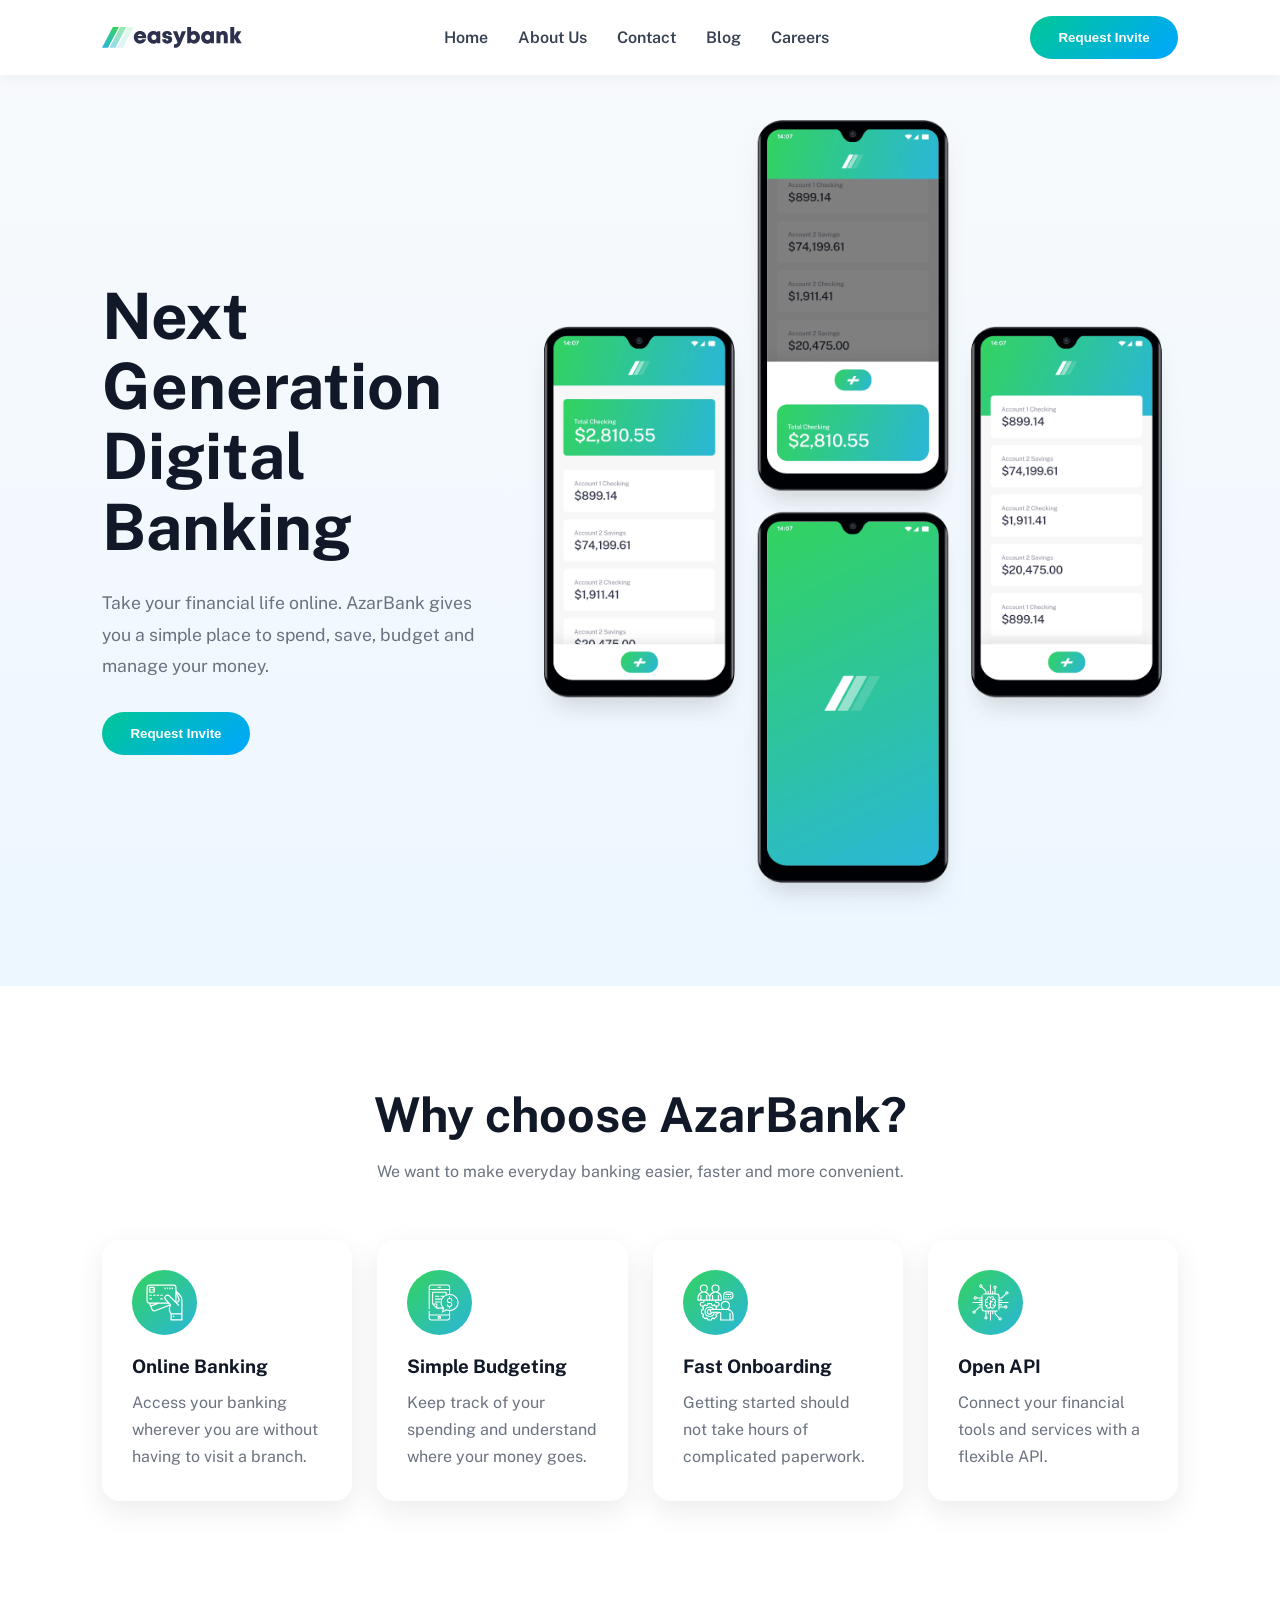
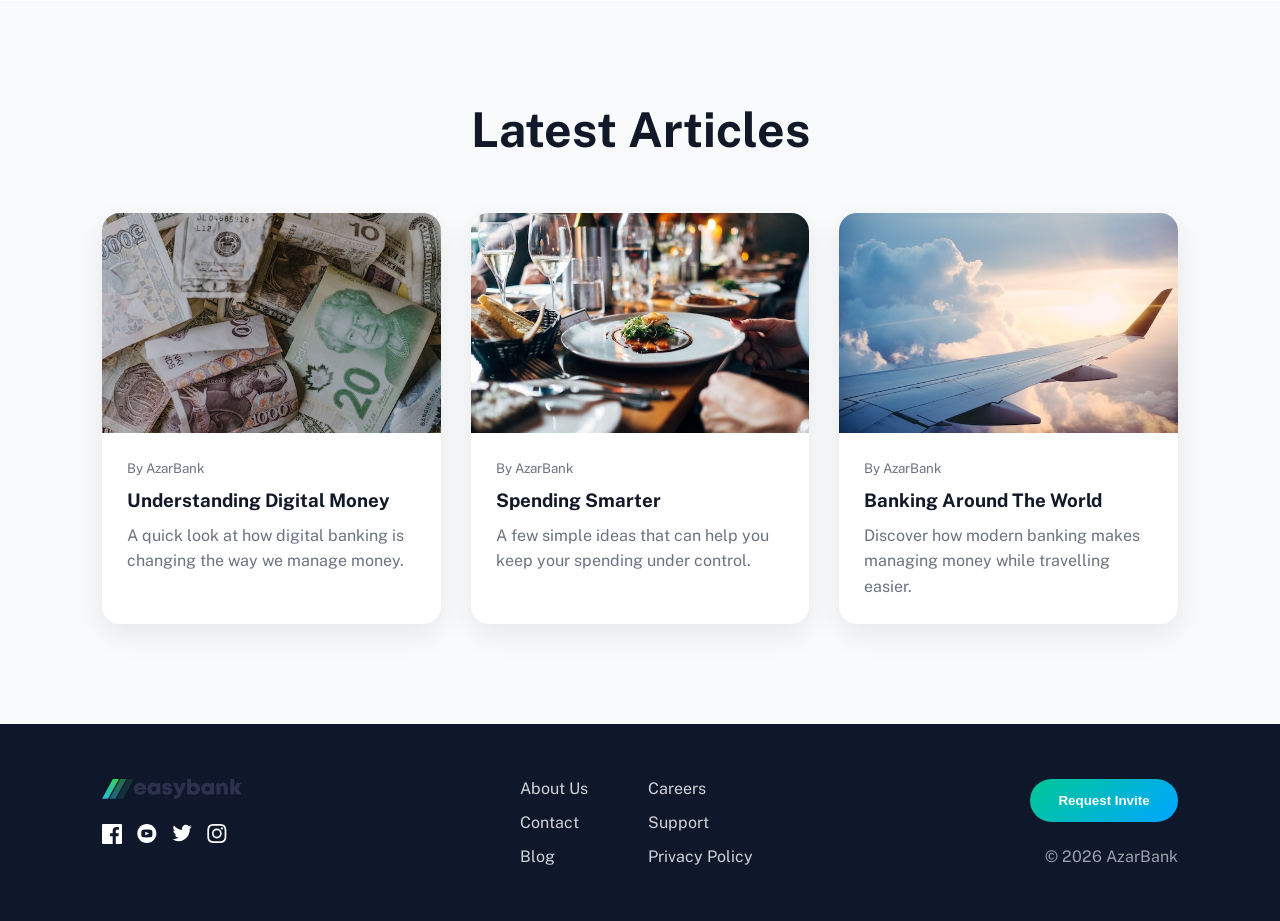
==== commit 6d58efae: "Major Updates" ====
--- a/index.html
+++ b/index.html
@@ -1,22 +1,389 @@
 <!DOCTYPE html>
-<html>
-    <head>
-        <link rel="stylesheet" href="style.css">
-        <title>ROCKyou Bank</title>
-    </head>
-    <body>
-        <header>
-            <div class="nav">
-                <div class="logo"><p>ROCKyou</p></div>
-                <div class="nav-items">
-                    
-                    <a href="#index.html">Home</a>
-                    <a href="#">Payments</a>
-                    <a href="#">About us</a>
-                    <a href="#">Bank Now!</a>
-                    
-                </div>
-            </div>
-        </header>
-    </body>
+<html lang="en">
+
+<head>
+    <meta charset="UTF-8">
+    <meta name="viewport" content="width=device-width, initial-scale=1.0">
+
+    <title>AzarBank | Digital Banking</title>
+
+    <link rel="stylesheet" href="style.css">
+</head>
+
+<body>
+
+    <header>
+
+        <a href="index.html" class="logo">
+            <img src="images/logo.svg" alt="AzarBank">
+        </a>
+
+        <nav>
+            <a href="index.html">Home</a>
+            <a href="about.html">About Us</a>
+            <a href="contact.html">Contact</a>
+            <a href="blog.html">Blog</a>
+            <a href="careers.html">Careers</a>
+        </nav>
+
+        <button class="request_invite_btn" onclick="openInviteModal()">
+            Request Invite
+        </button>
+
+    </header>
+
+
+    <main>
+
+        <section class="hero">
+
+            <div class="hero-text">
+
+                <h1>
+                    Next Generation
+                    Digital Banking
+                </h1>
+
+                <p>
+                    Take your financial life online. AzarBank
+                    gives you a simple place to spend, save,
+                    budget and manage your money.
+                </p>
+
+                <button
+                    class="request_invite_btn"
+                    onclick="openInviteModal()">
+                    Request Invite
+                </button>
+
+            </div>
+
+            <div class="hero-image">
+
+                <img
+                    src="images/image-mockups.png"
+                    alt="AzarBank mobile banking app">
+
+            </div>
+
+        </section>
+
+
+        <section class="reason">
+
+            <div class="section-heading">
+
+                <h2>Why choose AzarBank?</h2>
+
+                <p>
+                    We want to make everyday banking easier,
+                    faster and more convenient.
+                </p>
+
+            </div>
+
+
+            <div class="features">
+
+                <div class="feature">
+
+                    <img
+                        src="images/icon-online.svg"
+                        alt="">
+
+                    <h3>Online Banking</h3>
+
+                    <p>
+                        Access your banking wherever you are
+                        without having to visit a branch.
+                    </p>
+
+                </div>
+
+
+                <div class="feature">
+
+                    <img
+                        src="images/icon-budgeting.svg"
+                        alt="">
+
+                    <h3>Simple Budgeting</h3>
+
+                    <p>
+                        Keep track of your spending and
+                        understand where your money goes.
+                    </p>
+
+                </div>
+
+
+                <div class="feature">
+
+                    <img
+                        src="images/icon-onboarding.svg"
+                        alt="">
+
+                    <h3>Fast Onboarding</h3>
+
+                    <p>
+                        Getting started should not take
+                        hours of complicated paperwork.
+                    </p>
+
+                </div>
+
+
+                <div class="feature">
+
+                    <img
+                        src="images/icon-api.svg"
+                        alt="">
+
+                    <h3>Open API</h3>
+
+                    <p>
+                        Connect your financial tools and
+                        services with a flexible API.
+                    </p>
+
+                </div>
+
+            </div>
+
+        </section>
+
+
+        <section class="latest-articles">
+
+            <div class="section-heading">
+
+                <h2>Latest Articles</h2>
+
+            </div>
+
+
+            <div class="articles">
+
+                <article class="article-card">
+
+                    <img
+                        src="images/image-currency.jpg"
+                        alt="Currency">
+
+                    <div>
+
+                        <small>By AzarBank</small>
+
+                        <h3>
+                            Understanding Digital Money
+                        </h3>
+
+                        <p>
+                            A quick look at how digital banking
+                            is changing the way we manage money.
+                        </p>
+
+                    </div>
+
+                </article>
+
+
+                <article class="article-card">
+
+                    <img
+                        src="images/image-restaurant.jpg"
+                        alt="Restaurant">
+
+                    <div>
+
+                        <small>By AzarBank</small>
+
+                        <h3>
+                            Spending Smarter
+                        </h3>
+
+                        <p>
+                            A few simple ideas that can help
+                            you keep your spending under control.
+                        </p>
+
+                    </div>
+
+                </article>
+
+
+                <article class="article-card">
+
+                    <img
+                        src="images/image-plane.jpg"
+                        alt="Travel">
+
+                    <div>
+
+                        <small>By AzarBank</small>
+
+                        <h3>
+                            Banking Around The World
+                        </h3>
+
+                        <p>
+                            Discover how modern banking makes
+                            managing money while travelling easier.
+                        </p>
+
+                    </div>
+
+                </article>
+
+            </div>
+
+        </section>
+
+    </main>
+
+
+    <footer>
+
+        <div class="footer-left">
+
+            <img src="images/logo.svg" alt="AzarBank">
+
+            <div class="socials">
+
+                <a href="#">
+                    <img src="images/icon-facebook.svg" alt="Facebook">
+                </a>
+
+                <a href="#">
+                    <img src="images/icon-youtube.svg" alt="YouTube">
+                </a>
+
+                <a href="#">
+                    <img src="images/icon-twitter.svg" alt="Twitter">
+                </a>
+
+                <a href="#">
+                    <img src="images/icon-instagram.svg" alt="Instagram">
+                </a>
+
+            </div>
+
+        </div>
+
+
+        <div class="footer-links">
+
+            <div>
+                <a href="about.html">About Us</a>
+                <a href="contact.html">Contact</a>
+                <a href="blog.html">Blog</a>
+            </div>
+
+            <div>
+                <a href="careers.html">Careers</a>
+                <a href="contact.html">Support</a>
+                <a href="#">Privacy Policy</a>
+            </div>
+
+        </div>
+
+
+        <div class="footer-right">
+
+            <button
+                class="request_invite_btn"
+                onclick="openInviteModal()">
+                Request Invite
+            </button>
+
+            <p>
+                © 2026 AzarBank
+            </p>
+
+        </div>
+
+    </footer>
+
+
+    <!-- Invite popup -->
+
+    <div class="modal" id="inviteModal">
+
+        <div class="modal-box">
+
+            <button
+                class="close-modal"
+                onclick="closeInviteModal()">
+                ×
+            </button>
+
+            <div id="inviteFormContainer">
+
+                <div class="modal-icon">✦</div>
+
+                <h2>Join AzarBank</h2>
+
+                <p>
+                    Enter your details and we'll add you
+                    to our invite list.
+                </p>
+
+                <form id="inviteForm">
+
+                    <label>
+                        Name
+                        <input
+                            type="text"
+                            id="inviteName"
+                            placeholder="Your name"
+                            required>
+                    </label>
+
+                    <label>
+                        Email
+                        <input
+                            type="email"
+                            id="inviteEmail"
+                            placeholder="you@example.com"
+                            required>
+                    </label>
+
+                    <button type="submit">
+                        Request Access
+                    </button>
+
+                </form>
+
+            </div>
+
+
+            <div class="success" id="inviteSuccess">
+
+                <div class="success-icon">
+                    ✓
+                </div>
+
+                <h2>You're on the list!</h2>
+
+                <p>
+                    Thanks for your interest in AzarBank.
+                </p>
+
+                <button
+                    class="request_invite_btn"
+                    onclick="closeInviteModal()">
+                    Done
+                </button>
+
+            </div>
+
+        </div>
+
+    </div>
+
+
+    <script src="script.js"></script>
+
+</body>
+
 </html>
--- a/style.css
+++ b/style.css
@@ -1,38 +1,702 @@
-body{
-    font-family: Arial, Helvetica, sans-serif;
+@import url('https://fonts.googleapis.com/css2?family=Public+Sans:wght@300;400;500;600;700;800&display=swap');
+
+* {
+    margin: 0;
     padding: 0;
-    background-image: url(/faded_gallery-OfdOEdGYiuk-unsplash.jpg);
-    background-size: cover;
-    backdrop-filter: blur(12px);
-}
-
-.nav {
-    display: flex;
-    justify-content: space-around;
-    background-color: rgba(28, 74, 240, 0.25);
-    backdrop-filter: blur(23px);
-    border-radius: 14px;
-    padding-top: 22px;
-}
-
-.logo {
-    margin-top: -22px;
-    color: aliceblue;
-    margin-right: 820px;
-    margin-left: 45px;
-    font-weight: 700px;
-    font: bold;
-    font-size: larger;
+    box-sizing: border-box;
+}
+
+:root {
+    --primary: #00c896;
+    --secondary: #00a6ff;
+    --dark: #111827;
+    --gray: #6b7280;
+    --light: #f8fafc;
+    --white: #ffffff;
+    --gradient: linear-gradient(135deg, #00c896, #00a6ff);
+    --shadow: 0 10px 30px rgba(0, 0, 0, 0.08);
+}
+
+html {
+    scroll-behavior: smooth;
+}
+
+body {
+    font-family: 'Public Sans', sans-serif;
+    background: var(--light);
+    color: var(--dark);
+    overflow-x: hidden;
 }
 
 a {
     text-decoration: none;
+    color: inherit;
+}
+
+img {
+    max-width: 100%;
+    display: block;
+}
+
+header {
+    position: fixed;
+    top: 0;
+    left: 0;
+    width: 100%;
+    padding: 16px 8%;
+    background: rgba(255, 255, 255, 0.92);
+    backdrop-filter: blur(15px);
+    display: flex;
     justify-content: space-between;
-    margin-top: 50px;
-    margin: 35px;
-    padding-top: 50px;
-}
-
-a:hover {
-    color: rgb(242, 255, 0)
+    align-items: center;
+    z-index: 1000;
+    box-shadow: 0 2px 15px rgba(0, 0, 0, 0.05);
+}
+
+.logo img {
+    width: 140px;
+}
+
+nav {
+    display: flex;
+    gap: 30px;
+}
+
+nav a {
+    color: #374151;
+    font-weight: 600;
+    transition: 0.3s;
+}
+
+nav a:hover {
+    color: var(--primary);
+}
+
+.request_invite_btn,
+.contact-form button,
+.invite-form button,
+.apply-btn {
+    border: none;
+    background: var(--gradient);
+    color: white;
+    padding: 14px 28px;
+    border-radius: 30px;
+    font-weight: 700;
+    cursor: pointer;
+    transition: 0.3s;
+}
+
+.request_invite_btn:hover,
+.contact-form button:hover,
+.invite-form button:hover,
+.apply-btn:hover {
+    transform: translateY(-3px);
+    box-shadow: var(--shadow);
+}
+
+.hero {
+    min-height: 100vh;
+    padding: 120px 8% 70px;
+    display: grid;
+    grid-template-columns: 1fr 1fr;
+    align-items: center;
+    gap: 50px;
+    background: linear-gradient(180deg, #f8fafc, #edf7ff);
+}
+
+.hero-text h1 {
+    font-size: 4rem;
+    line-height: 1.1;
+    margin-bottom: 25px;
+}
+
+.hero-text p {
+    max-width: 500px;
+    color: var(--gray);
+    line-height: 1.8;
+    font-size: 1.1rem;
+    margin-bottom: 30px;
+}
+
+.hero-image {
+    display: flex;
+    justify-content: center;
+}
+
+.hero-image img {
+    max-width: 650px;
+    animation: floating 5s ease-in-out infinite;
+}
+
+@keyframes floating {
+    50% {
+        transform: translateY(-18px);
+    }
+}
+
+.reason {
+    padding: 100px 8%;
+    background: white;
+}
+
+.section-heading {
+    text-align: center;
+    max-width: 700px;
+    margin: 0 auto 55px;
+}
+
+.section-heading h2 {
+    font-size: 3rem;
+    margin-bottom: 15px;
+}
+
+.section-heading p {
+    color: var(--gray);
+    line-height: 1.7;
+}
+
+.features {
+    display: grid;
+    grid-template-columns: repeat(4, 1fr);
+    gap: 25px;
+}
+
+.feature {
+    padding: 30px;
+    border-radius: 18px;
+    background: white;
+    box-shadow: var(--shadow);
+    transition: 0.3s;
+}
+
+.feature:hover {
+    transform: translateY(-8px);
+}
+
+.feature img {
+    width: 65px;
+    margin-bottom: 20px;
+}
+
+.feature h3 {
+    margin-bottom: 12px;
+}
+
+.feature p {
+    color: var(--gray);
+    line-height: 1.7;
+}
+
+.latest-articles {
+    padding: 100px 8%;
+}
+
+.articles {
+    display: grid;
+    grid-template-columns: repeat(3, 1fr);
+    gap: 30px;
+}
+
+.article-card {
+    background: white;
+    border-radius: 18px;
+    overflow: hidden;
+    box-shadow: var(--shadow);
+    transition: 0.3s;
+}
+
+.article-card:hover {
+    transform: translateY(-8px);
+}
+
+.article-card > img {
+    width: 100%;
+    height: 220px;
+    object-fit: cover;
+}
+
+.article-card > div {
+    padding: 25px;
+}
+
+.article-card small,
+.blog small,
+.job small {
+    color: var(--gray);
+}
+
+.article-card h3 {
+    margin: 12px 0;
+}
+
+.article-card p {
+    color: var(--gray);
+    line-height: 1.6;
+}
+
+footer {
+    background: #0f172a;
+    color: white;
+    padding: 55px 8%;
+    display: flex;
+    justify-content: space-between;
+    gap: 40px;
+    flex-wrap: wrap;
+}
+
+.footer-left img {
+    width: 140px;
+}
+
+.socials {
+    display: flex;
+    gap: 15px;
+    margin-top: 25px;
+}
+
+.socials img {
+    width: 20px;
+    transition: 0.3s;
+}
+
+.socials img:hover {
+    transform: scale(1.2);
+}
+
+.footer-links {
+    display: flex;
+    gap: 60px;
+}
+
+.footer-links div {
+    display: flex;
+    flex-direction: column;
+    gap: 15px;
+}
+
+.footer-links a {
+    color: #d1d5db;
+    transition: 0.3s;
+}
+
+.footer-links a:hover {
+    color: var(--primary);
+}
+
+.footer-right {
+    display: flex;
+    flex-direction: column;
+    align-items: flex-end;
+    justify-content: space-between;
+}
+
+.footer-right p {
+    color: #9ca3af;
+}
+
+.page-hero {
+    padding: 180px 8% 100px;
+    text-align: center;
+    background: linear-gradient(180deg, #f8fafc, #edf7ff);
+}
+
+.page-hero h1 {
+    font-size: 3.5rem;
+    margin-bottom: 20px;
+}
+
+.page-hero p {
+    color: var(--gray);
+    font-size: 1.1rem;
+}
+
+.about-content {
+    max-width: 1000px;
+    margin: 80px auto;
+    padding: 0 30px;
+    display: grid;
+    grid-template-columns: 1fr 1fr;
+    gap: 60px;
+}
+
+.about-content h2 {
+    font-size: 2rem;
+    margin-bottom: 20px;
+}
+
+.about-content p {
+    color: var(--gray);
+    line-height: 1.8;
+    margin-bottom: 20px;
+}
+
+.values {
+    max-width: 1000px;
+    margin: 0 auto 100px;
+    padding: 0 30px;
+    display: grid;
+    grid-template-columns: repeat(3, 1fr);
+    gap: 25px;
+}
+
+.value {
+    background: white;
+    padding: 30px;
+    border-radius: 18px;
+    box-shadow: var(--shadow);
+}
+
+.value h3 {
+    margin-bottom: 10px;
+}
+
+.value p {
+    color: var(--gray);
+    line-height: 1.6;
+}
+
+.contact {
+    max-width: 1100px;
+    margin: 80px auto 100px;
+    padding: 0 30px;
+    display: grid;
+    grid-template-columns: 1fr 1fr;
+    gap: 60px;
+}
+
+.contact-info h2 {
+    font-size: 2.3rem;
+    margin-bottom: 15px;
+}
+
+.contact-info > p {
+    color: var(--gray);
+    line-height: 1.7;
+    margin-bottom: 35px;
+}
+
+.contact-detail {
+    margin-bottom: 25px;
+}
+
+.contact-detail h3 {
+    margin-bottom: 5px;
+}
+
+.contact-detail p {
+    color: var(--gray);
+}
+
+.contact-form {
+    background: white;
+    padding: 35px;
+    border-radius: 18px;
+    box-shadow: var(--shadow);
+    display: flex;
+    flex-direction: column;
+    gap: 20px;
+}
+
+.contact-form label,
+#inviteForm label {
+    display: flex;
+    flex-direction: column;
+    gap: 8px;
+    font-weight: 600;
+}
+
+.contact-form input,
+.contact-form textarea,
+#inviteForm input {
+    width: 100%;
+    padding: 14px;
+    border: 1px solid #d0d5dd;
+    border-radius: 10px;
+    font-family: inherit;
+    outline: none;
+}
+
+.contact-form input:focus,
+.contact-form textarea:focus,
+#inviteForm input:focus {
+    border-color: var(--primary);
+}
+
+.contact-form button {
+    width: max-content;
+}
+
+.blog {
+    max-width: 1100px;
+    margin: 80px auto 100px;
+    padding: 0 30px;
+    display: flex;
+    flex-direction: column;
+    gap: 30px;
+}
+
+.blog article {
+    background: white;
+    border-radius: 18px;
+    overflow: hidden;
+    display: grid;
+    grid-template-columns: 300px 1fr;
+    box-shadow: var(--shadow);
+}
+
+.blog article > img {
+    width: 100%;
+    height: 100%;
+    min-height: 230px;
+    object-fit: cover;
+}
+
+.blog article > div {
+    padding: 35px;
+}
+
+.blog h2 {
+    margin: 12px 0;
+}
+
+.blog p {
+    color: var(--gray);
+    line-height: 1.7;
+    margin-bottom: 20px;
+}
+
+.read-more {
+    color: var(--primary);
+    font-weight: 700;
+}
+
+.jobs {
+    max-width: 1000px;
+    margin: 80px auto 100px;
+    padding: 0 30px;
+    display: flex;
+    flex-direction: column;
+    gap: 20px;
+}
+
+.job {
+    background: white;
+    padding: 30px;
+    border-radius: 18px;
+    box-shadow: var(--shadow);
+    display: flex;
+    justify-content: space-between;
+    align-items: center;
+    gap: 30px;
+}
+
+.job h2 {
+    margin: 10px 0;
+}
+
+.job p {
+    color: var(--gray);
+}
+
+.apply-btn {
+    white-space: nowrap;
+}
+
+.modal {
+    position: fixed;
+    inset: 0;
+    background: rgba(15, 23, 42, 0.6);
+    backdrop-filter: blur(7px);
+    display: none;
+    align-items: center;
+    justify-content: center;
+    padding: 20px;
+    z-index: 2000;
+}
+
+.modal.active {
+    display: flex;
+}
+
+.modal-box {
+    position: relative;
+    width: 100%;
+    max-width: 450px;
+    background: white;
+    border-radius: 22px;
+    padding: 40px;
+    box-shadow: 0 25px 70px rgba(0, 0, 0, 0.2);
+    animation: modalIn 0.3s ease;
+}
+
+.close-modal {
+    position: absolute;
+    right: 18px;
+    top: 15px;
+    border: none;
+    background: #f1f5f9;
+    width: 35px;
+    height: 35px;
+    border-radius: 50%;
+    font-size: 24px;
+    cursor: pointer;
+}
+
+.modal-icon {
+    width: 60px;
+    height: 60px;
+    background: var(--gradient);
+    color: white;
+    border-radius: 16px;
+    display: flex;
+    align-items: center;
+    justify-content: center;
+    font-size: 28px;
+    margin-bottom: 20px;
+}
+
+.modal-box h2 {
+    font-size: 2rem;
+    margin-bottom: 10px;
+}
+
+.modal-box p {
+    color: var(--gray);
+    line-height: 1.6;
+    margin-bottom: 25px;
+}
+
+#inviteForm {
+    display: flex;
+    flex-direction: column;
+    gap: 18px;
+}
+
+#inviteForm button {
+    width: 100%;
+}
+
+.success {
+    display: none;
+    text-align: center;
+}
+
+.success.active {
+    display: block;
+}
+
+.success-icon {
+    width: 70px;
+    height: 70px;
+    margin: 0 auto 20px;
+    background: #dcfce7;
+    color: #16a34a;
+    border-radius: 50%;
+    display: flex;
+    align-items: center;
+    justify-content: center;
+    font-size: 32px;
+    font-weight: bold;
+}
+
+@keyframes modalIn {
+    from {
+        opacity: 0;
+        transform: translateY(20px) scale(0.96);
+    }
+
+    to {
+        opacity: 1;
+        transform: translateY(0) scale(1);
+    }
+}
+
+@media (max-width: 1000px) {
+
+    .hero {
+        grid-template-columns: 1fr;
+        text-align: center;
+    }
+
+    .hero-text p {
+        margin-left: auto;
+        margin-right: auto;
+    }
+
+    .features {
+        grid-template-columns: 1fr 1fr;
+    }
+
+    .articles {
+        grid-template-columns: 1fr;
+    }
+
+    .about-content,
+    .contact {
+        grid-template-columns: 1fr;
+    }
+
+}
+
+@media (max-width: 750px) {
+
+    header {
+        padding: 15px 5%;
+    }
+
+    nav {
+        display: none;
+    }
+
+    header .request_invite_btn {
+        padding: 11px 18px;
+        font-size: 12px;
+    }
+
+    .hero {
+        padding: 130px 5% 60px;
+    }
+
+    .hero-text h1 {
+        font-size: 2.6rem;
+    }
+
+    .section-heading h2,
+    .page-hero h1 {
+        font-size: 2.2rem;
+    }
+
+    .features {
+        grid-template-columns: 1fr;
+    }
+
+    .values {
+        grid-template-columns: 1fr;
+    }
+
+    .footer-links {
+        gap: 30px;
+    }
+
+    .footer-right {
+        align-items: flex-start;
+        gap: 20px;
+    }
+
+    .blog article {
+        grid-template-columns: 1fr;
+    }
+
+    .job {
+        flex-direction: column;
+        align-items: flex-start;
+    }
+
+    .apply-btn {
+        width: 100%;
+    }
+
+    .modal-box {
+        padding: 30px 22px;
+    }
 }
